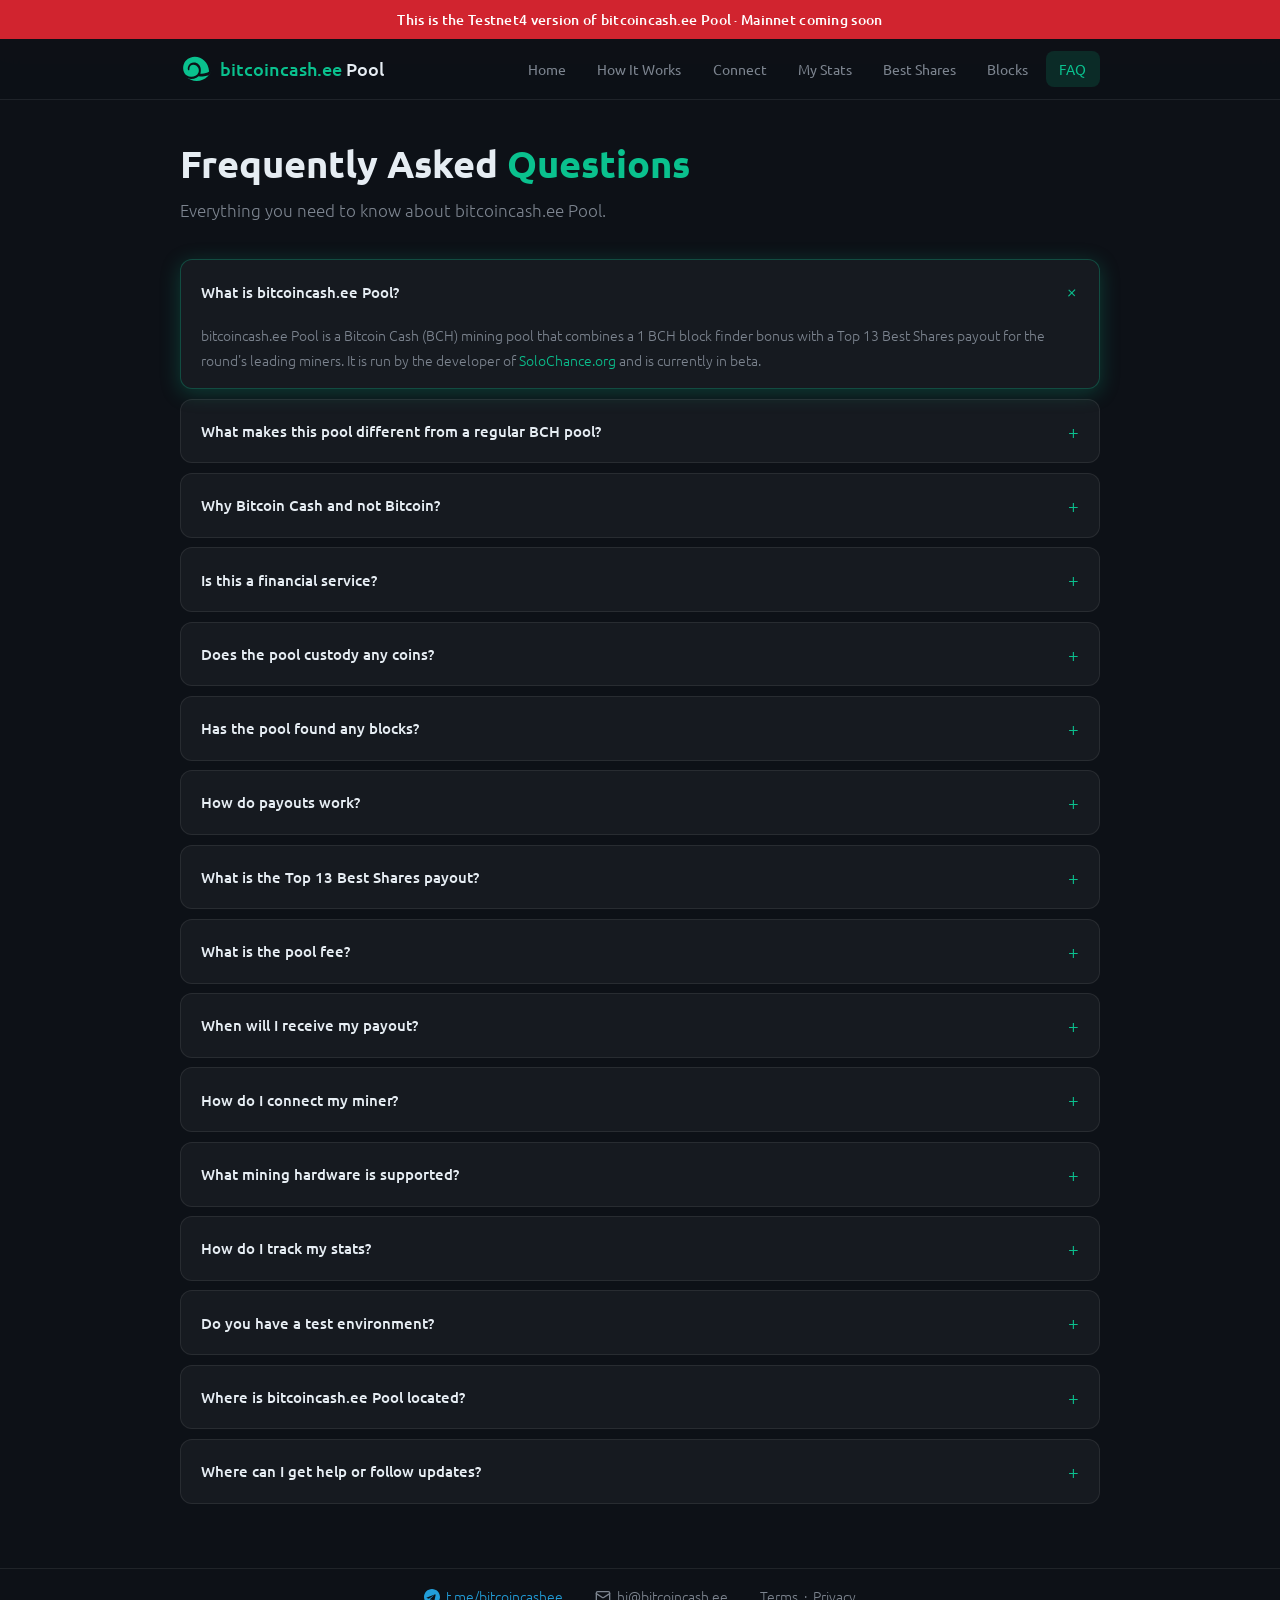
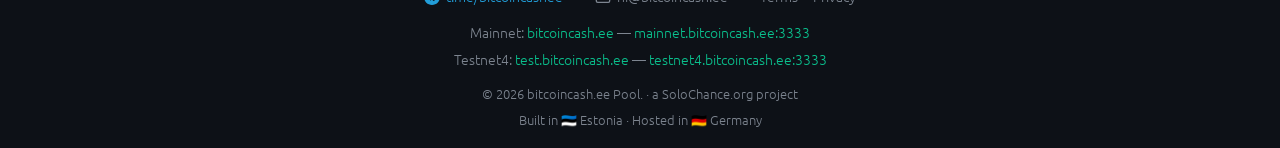
==== faq.html @ 402a3508 "Add sortable Hashrate/Best Share columns to Best Shares table, dedupe FAQ leftovers Best Shares payo" ====
<!DOCTYPE html>
<html lang="en">
<head>
  <meta charset="UTF-8" />
  <meta name="viewport" content="width=device-width, initial-scale=1.0" />
  <title>FAQ — bitcoincash.ee Pool | Bitcoin Cash Mining Pool</title>
  <meta name="description" content="Frequently asked questions about bitcoincash.ee Pool — how payouts work, fees, hardware, the Top 13 Best Shares payout, and how to connect your miner." />
  <meta property="og:title" content="FAQ — bitcoincash.ee Pool" />
  <meta property="og:description" content="Everything you need to know about bitcoincash.ee Pool — payouts, fees, hardware support, and how to get started mining Bitcoin Cash." />
  <meta property="og:url" content="https://test.bitcoincash.ee/faq.html" />
  <meta property="og:type" content="website" />
  <meta property="og:site_name" content="bitcoincash.ee Pool" />
  <meta name="twitter:card" content="summary_large_image" />
  <meta name="twitter:title" content="FAQ — bitcoincash.ee Pool" />
  <meta name="twitter:description" content="Frequently asked questions about bitcoincash.ee Pool — how payouts work, fees, hardware, the Top 13 Best Shares payout, and how to connect your miner." />
  <link rel="canonical" href="https://test.bitcoincash.ee/faq.html" />
  <link rel="icon" type="image/x-icon" href="favicon.ico" />
  <link rel="icon" type="image/svg+xml" href="logo.svg" />
  <link rel="apple-touch-icon" href="apple-touch-icon.png" />
  <link rel="preconnect" href="https://fonts.googleapis.com" />
  <link rel="preconnect" href="https://fonts.gstatic.com" crossorigin />
  <link href="https://fonts.googleapis.com/css2?family=Ubuntu:wght@300;400;500;700&family=Ubuntu+Mono&display=swap" rel="stylesheet" />
  <link rel="stylesheet" href="style.css" />
</head>
<body>
<div class="site-topbar">
  <div class="testnet-banner" role="alert">This is the Testnet4 version of bitcoincash.ee Pool &middot; Mainnet coming soon</div>

  <header class="header">
    <div class="container header-inner">
      <a href="/" class="logo">
        <img src="logo.svg" alt="bitcoincash.ee Pool" class="logo-icon" />
        <span class="logo-text"><span class="accent">bitcoincash.ee</span> Pool</span>
      </a>
      <nav class="nav">
        <a href="/" class="nav-btn">Home</a>
        <a href="/how-it-works.html" class="nav-btn">How It Works</a>
        <a href="/#connect" class="nav-btn">Connect</a>
        <a href="/#mystats" class="nav-btn">My Stats</a>
        <a href="/#bestshares" class="nav-btn">Best Shares</a>
        <a href="/#blocks" class="nav-btn">Blocks</a>
        <a href="/faq.html" class="nav-btn active">FAQ</a>
      </nav>
    </div>
  </header>
  </div>

  <main class="container">

    <div class="hero">
      <h1>Frequently Asked <span class="accent">Questions</span></h1>
      <p class="hero-sub">Everything you need to know about bitcoincash.ee Pool.</p>
    </div>

    <div class="faq-list">

      <details class="faq-item" open>
        <summary>What is bitcoincash.ee Pool?</summary>
        <p>bitcoincash.ee Pool is a Bitcoin Cash (BCH) mining pool that combines a 1 BCH block finder bonus with a Top 13 Best Shares payout for the round's leading miners. It is run by the developer of <a href="https://solochance.org" target="_blank" rel="noopener">SoloChance.org</a> and is currently in beta.</p>
      </details>

      <details class="faq-item">
        <summary>What makes this pool different from a regular BCH pool?</summary>
        <p>Most mining pools fall into one of two camps: <strong>solo pools</strong>, where you chase the full block reward alone with no guarantees, or <strong>proportional pools</strong>, where rewards are shared steadily but there is nothing to get excited about.</p>
        <p>bitcoincash.ee Pool takes a different approach: each round, the <strong>13 highest-difficulty shares</strong> get paid — 1st place takes the largest cut, down through 13th. And on top of that, whoever finds the block walks away with an extra <strong>1 BCH bonus</strong> paid directly to them. Push a high enough share and you're on the board; find the block and you take home even more.</p>
      </details>

      <details class="faq-item">
        <summary>Why Bitcoin Cash and not Bitcoin?</summary>
        <p>From the beginning of <a href="https://solochance.org" target="_blank" rel="noopener">SoloChance.org</a>, the goal has always been to serve what is underserved — to find the gap the community hasn't filled yet. When SoloChance.org was being built, <a href="https://solochance.com" target="_blank" rel="noopener">SoloChance.com</a> had already been serving Bitcoin solo mining calculations for years. So the gap was Bitcoin Cash, and that's where SoloChance.org went.</p>
      </details>

      <details class="faq-item">
        <summary>Is this a financial service?</summary>
        <p>No — bitcoincash.ee Pool is mining pool software and a coinbase distribution service, not a financial service in any way. It does not accept deposits, hold balances, or manage funds on anyone's behalf. Both the finder bonus and each round's Best Shares payouts are placed directly as outputs in the block's own coinbase transaction by the pool software the moment a block is found — the pool itself is never a party to that transfer.</p>
      </details>

      <details class="faq-item">
        <summary>Does the pool custody any coins?</summary>
        <p>No, it does not custody any coins in any way. Payment is enforced by Bitcoin Cash's own consensus rules through the coinbase transaction, not by the pool operator — the pool software never holds, controls, or has the ability to move, withhold, or redirect any coins at any point.</p>
      </details>

      <details class="faq-item">
        <summary>Has the pool found any blocks?</summary>
        <p>Yes — the first block was found on August 9, 2026 at 23:18:42, as block #963375. See it and every block found since on the <a href="/#blocks">Blocks page</a>.</p>
      </details>

      <details class="faq-item">
        <summary>How do payouts work?</summary>
        <p>Every time a block is found, three things happen:</p>
        <ol class="faq-ol">
          <li><strong>2%</strong> of the full block reward (Block Reward + Tx Fees) goes to the pool fee.</li>
          <li><strong>1 BCH</strong> is then paid to the miner who found the block, directly in the block's coinbase.</li>
          <li>Whatever remains is split among the round's <strong>Top 13 Best Shares</strong> — the 13 highest-difficulty shares submitted since the last block: 1st gets 38.3%, 2nd 23.6%, 3rd 14.6%, and 4th–13th get 2.35% each.</li>
        </ol>
        <p>The block finder receives the 1 BCH bonus, plus — since a winning share is also the round's best share — their own 1st-place cut of the Top 13 payout, all in that same coinbase transaction. It's fully trustless — no pool-side ledger to trust, and no ongoing bookkeeping.</p>
      </details>

      <details class="faq-item">
        <summary>What is the Top 13 Best Shares payout?</summary>
        <p>Instead of paying every miner a small proportional amount, each round the pool ranks every share submitted since the last block by difficulty and pays out the 13 highest — 1st place gets 38.3% of the pot, 2nd 23.6%, 3rd 14.6%, and 4th through 13th get 2.35% each. One block found starts a new round; the next block found closes it and triggers the payout. Track the live standings on the <a href="/#bestshares">Best Shares page</a>.</p>
      </details>

      <details class="faq-item">
        <summary>What is the pool fee?</summary>
        <p>The pool fee is a flat <strong>2%</strong> of the full block reward (Block Reward + Tx Fees), taken before the 1 BCH finder bonus and the Top 13 Best Shares payout are calculated.</p>
      </details>

      <details class="faq-item">
        <summary>When will I receive my payout?</summary>
        <p>There's no separate "sending" step — both the 1 BCH finder bonus and your Best Shares payout are placed directly as outputs in that block's own coinbase transaction the moment it's found. Coinbase outputs are spendable after 100 confirmations (~16.5 hours), per standard Bitcoin rules, and there's no ongoing bookkeeping to wait on.</p>
      </details>

      <details class="faq-item">
        <summary>How do I connect my miner?</summary>
        <p>Point your miner at <code>testnet4.bitcoincash.ee:3333</code>. Use your BCH address as the username, optionally followed by a worker name: <code>YOUR_BCH_ADDRESS.workername</code>. Password is <code>x</code>. See the <a href="/#connect">Connect page</a> for full examples including Bitaxe.</p>
      </details>

      <details class="faq-item">
        <summary>What mining hardware is supported?</summary>
        <p>Any SHA-256 mining hardware works — ASICs (Antminer, Whatsminer, Bitaxe, nerdQAxe, etc.) and CPU miners (cpuminer-opt). BCH uses the same SHA-256 algorithm as Bitcoin.</p>
      </details>

      <details class="faq-item">
        <summary>How do I track my stats?</summary>
        <p>Go to the <a href="/#mystats">My Stats</a> page and enter your BCH address. It will show your hashrate, shares, and last activity. Stats are only available once the pool node finishes syncing.</p>
      </details>

      <details class="faq-item">
        <summary>Do you have a test environment?</summary>
        <p>Yes — a Testnet4 version of the pool is always running, using the exact same pool software as production. The only difference is it's connected to a testnet4 node instead of mainnet. You can test mining against it at <a href="https://test.bitcoincash.ee" target="_blank" rel="noopener">test.bitcoincash.ee</a>, and view found test blocks at <a href="https://test.bitcoincash.ee/#blocks" target="_blank" rel="noopener">test.bitcoincash.ee/#blocks</a>.</p>
      </details>

      <details class="faq-item">
        <summary>Where is bitcoincash.ee Pool located?</summary>
        <p>The pool server runs in Frankfurt, Germany. Invoicing and domain purchases are handled through Estonia, thanks to the <a href="https://e-resident.gov.ee" target="_blank" rel="noopener">Estonian e-Residency</a> programme, which allows individuals to access EU digital services without being a resident. The operator lives somewhere else.</p>
      </details>

      <details class="faq-item">
        <summary>Where can I get help or follow updates?</summary>
        <p>Join our Telegram group: <a href="https://t.me/bitcoincashee" target="_blank" rel="noopener">t.me/bitcoincashee</a>, or email us at <a href="mailto:hi@bitcoincash.ee">hi@bitcoincash.ee</a>.</p>
      </details>

    </div>

  </main>

  <footer class="footer">
    <div class="container footer-inner">
      <a href="https://t.me/bitcoincashee" target="_blank" rel="noopener" class="tg-footer-link">
        <svg viewBox="0 0 24 24" fill="currentColor" width="16" height="16"><path d="M12 0C5.373 0 0 5.373 0 12s5.373 12 12 12 12-5.373 12-12S18.627 0 12 0zm5.562 8.248-1.97 9.289c-.145.658-.537.818-1.084.508l-3-2.21-1.447 1.394c-.16.16-.295.295-.605.295l.213-3.053 5.56-5.023c.242-.213-.054-.333-.373-.12L7.17 14.498l-2.95-.924c-.64-.204-.657-.64.136-.948l11.57-4.461c.537-.194 1.006.131.836.083z"/></svg>
        t.me/bitcoincashee
      </a>
      <a href="mailto:hi@bitcoincash.ee" class="email-footer-link">
        <svg viewBox="0 0 24 24" fill="none" stroke="currentColor" stroke-width="2" stroke-linecap="round" stroke-linejoin="round" width="16" height="16"><rect x="2" y="4" width="20" height="16" rx="2"/><path d="m22 7-8.97 5.7a1.94 1.94 0 0 1-2.06 0L2 7"/></svg>
        hi@bitcoincash.ee
      </a>
      <span class="muted">
        <a href="/terms.html" style="color:var(--muted);text-decoration:none;transition:color .2s" onmouseover="this.style.color='var(--accent)'" onmouseout="this.style.color='var(--muted)'">Terms</a>
        &nbsp;·&nbsp;
        <a href="/privacy.html" style="color:var(--muted);text-decoration:none;transition:color .2s" onmouseover="this.style.color='var(--accent)'" onmouseout="this.style.color='var(--muted)'">Privacy</a>
      </span>
    </div>
    <div class="container footer-networks">
      <div>Mainnet: <a href="https://bitcoincash.ee" target="_blank" rel="noopener" style="color:var(--accent);text-decoration:none">bitcoincash.ee</a> &mdash; <span class="accent">mainnet.bitcoincash.ee:3333</span></div>
      <div>Testnet4: <a href="/" style="color:var(--accent);text-decoration:none">test.bitcoincash.ee</a> &mdash; <span class="accent">testnet4.bitcoincash.ee:3333</span></div>
    </div>
    <div class="container footer-bottom">
      <div>&copy; 2026 bitcoincash.ee Pool. &middot; a <a href="https://solochance.org" target="_blank" rel="noopener" class="footer-solochance-link">SoloChance.org</a> project</div>
      <div>Built in 🇪🇪 Estonia &middot; Hosted in 🇩🇪 Germany</div>
    </div>
  </footer>

  <script type="application/ld+json">
  {
    "@context": "https://schema.org",
    "@type": "FAQPage",
    "@id": "https://test.bitcoincash.ee/faq.html#faqpage",
    "url": "https://test.bitcoincash.ee/faq.html",
    "name": "FAQ — bitcoincash.ee Pool",
    "mainEntity": [
      {
        "@type": "Question",
        "name": "What is bitcoincash.ee Pool?",
        "acceptedAnswer": {
          "@type": "Answer",
          "text": "bitcoincash.ee Pool is a Bitcoin Cash (BCH) mining pool that combines a 1 BCH block finder bonus with a Top 13 Best Shares payout for the round's leading miners. It is run by the developer of SoloChance.org and is currently in beta."
        }
      },
      {
        "@type": "Question",
        "name": "What makes this pool different from a regular BCH pool?",
        "acceptedAnswer": {
          "@type": "Answer",
          "text": "Most mining pools fall into one of two camps: solo pools, where you chase the full block reward alone with no guarantees, or proportional pools, where rewards are shared steadily but there is nothing to get excited about. bitcoincash.ee Pool takes a different approach: each round, the 13 highest-difficulty shares get paid \u2014 1st place takes the largest cut, down through 13th. And on top of that, whoever finds the block walks away with an extra 1 BCH bonus paid directly to them. Push a high enough share and you're on the board; find the block and you take home even more."
        }
      },
      {
        "@type": "Question",
        "name": "Why Bitcoin Cash and not Bitcoin?",
        "acceptedAnswer": {
          "@type": "Answer",
          "text": "From the beginning of SoloChance.org, the goal has always been to serve what is underserved \u2014 to find the gap the community hasn't filled yet. When SoloChance.org was being built, SoloChance.com had already been serving Bitcoin solo mining calculations for years. So the gap was Bitcoin Cash, and that's where SoloChance.org went."
        }
      },
      {
        "@type": "Question",
        "name": "Is this a financial service?",
        "acceptedAnswer": {
          "@type": "Answer",
          "text": "No \u2014 bitcoincash.ee Pool is mining pool software and a coinbase distribution service, not a financial service in any way. It does not accept deposits, hold balances, or manage funds on anyone's behalf. Both the finder bonus and each round's Best Shares payouts are placed directly as outputs in the block's own coinbase transaction by the pool software the moment a block is found \u2014 the pool itself is never a party to that transfer."
        }
      },
      {
        "@type": "Question",
        "name": "Does the pool custody any coins?",
        "acceptedAnswer": {
          "@type": "Answer",
          "text": "No, it does not custody any coins in any way. Payment is enforced by Bitcoin Cash's own consensus rules through the coinbase transaction, not by the pool operator \u2014 the pool software never holds, controls, or has the ability to move, withhold, or redirect any coins at any point."
        }
      },
      {
        "@type": "Question",
        "name": "Has the pool found any blocks?",
        "acceptedAnswer": {
          "@type": "Answer",
          "text": "Yes \u2014 the first block was found on August 9, 2026 at 23:18:42, as block #963375. See it and every block found since on the Blocks page."
        }
      },
      {
        "@type": "Question",
        "name": "How do payouts work?",
        "acceptedAnswer": {
          "@type": "Answer",
          "text": "Every time a block is found, three things happen: 2% of the full block reward (Block Reward + Tx Fees) goes to the pool fee; 1 BCH is then paid to the miner who found the block, directly in the block's coinbase; whatever remains is split among the round's Top 13 Best Shares \u2014 the 13 highest-difficulty shares submitted since the last block: 1st gets 38.3%, 2nd 23.6%, 3rd 14.6%, and 4th\u201313th get 2.35% each. The block finder receives the 1 BCH bonus, plus \u2014 since a winning share is also the round's best share \u2014 their own 1st-place cut of the Top 13 payout, all in that same coinbase transaction. It's fully trustless \u2014 no pool-side ledger to trust, and no ongoing bookkeeping."
        }
      },
      {
        "@type": "Question",
        "name": "What is the Top 13 Best Shares payout?",
        "acceptedAnswer": {
          "@type": "Answer",
          "text": "Instead of paying every miner a small proportional amount, each round the pool ranks every share submitted since the last block by difficulty and pays out the 13 highest \u2014 1st place gets 38.3% of the pot, 2nd 23.6%, 3rd 14.6%, and 4th through 13th get 2.35% each. One block found starts a new round; the next block found closes it and triggers the payout."
        }
      },
      {
        "@type": "Question",
        "name": "What is the pool fee?",
        "acceptedAnswer": {
          "@type": "Answer",
          "text": "The pool fee is a flat 2% of the full block reward (Block Reward + Tx Fees), taken before the 1 BCH finder bonus and the Top 13 Best Shares payout are calculated."
        }
      },
      {
        "@type": "Question",
        "name": "When will I receive my payout?",
        "acceptedAnswer": {
          "@type": "Answer",
          "text": "There's no separate \"sending\" step \u2014 both the 1 BCH finder bonus and your Best Shares payout are placed directly as outputs in that block's own coinbase transaction the moment it's found. Coinbase outputs are spendable after 100 confirmations (~16.5 hours), per standard Bitcoin rules, and there's no ongoing bookkeeping to wait on."
        }
      },
      {
        "@type": "Question",
        "name": "How do I connect my miner?",
        "acceptedAnswer": {
          "@type": "Answer",
          "text": "Point your miner at testnet4.bitcoincash.ee:3333. Use your BCH address as the username, optionally followed by a worker name: YOUR_BCH_ADDRESS.workername. Password is x. See the Connect page for full examples including Bitaxe."
        }
      },
      {
        "@type": "Question",
        "name": "What mining hardware is supported?",
        "acceptedAnswer": {
          "@type": "Answer",
          "text": "Any SHA-256 mining hardware works \u2014 ASICs (Antminer, Whatsminer, Bitaxe, nerdQAxe, etc.) and CPU miners (cpuminer-opt). BCH uses the same SHA-256 algorithm as Bitcoin."
        }
      },
      {
        "@type": "Question",
        "name": "How do I track my stats?",
        "acceptedAnswer": {
          "@type": "Answer",
          "text": "Go to the My Stats page and enter your BCH address. It will show your hashrate, shares, and last activity. Stats are only available once the pool node finishes syncing."
        }
      },
      {
        "@type": "Question",
        "name": "Do you have a test environment?",
        "acceptedAnswer": {
          "@type": "Answer",
          "text": "Yes \u2014 a Testnet4 version of the pool is always running, using the exact same pool software as production. The only difference is it's connected to a testnet4 node instead of mainnet. You can test mining against it at test.bitcoincash.ee, and view found test blocks at test.bitcoincash.ee/#blocks."
        }
      },
      {
        "@type": "Question",
        "name": "Where is bitcoincash.ee Pool located?",
        "acceptedAnswer": {
          "@type": "Answer",
          "text": "The pool server runs in Frankfurt, Germany. Invoicing and domain purchases are handled through Estonia, thanks to the Estonian e-Residency programme, which allows individuals to access EU digital services without being a resident. The operator lives somewhere else."
        }
      },
      {
        "@type": "Question",
        "name": "Where can I get help or follow updates?",
        "acceptedAnswer": {
          "@type": "Answer",
          "text": "Join our Telegram group: t.me/bitcoincashee, or email us at hi@bitcoincash.ee."
        }
      }
    ]
  }
  </script>
</body>
</html>
---- style.css ----
/* ===========================
   bitcoincash.ee Pool — Styles
   =========================== */

:root {
  --bg:          #0d1117;
  --bg-card:     rgba(255, 255, 255, 0.04);
  --bg-card-hover: rgba(255, 255, 255, 0.07);
  --border:      rgba(255, 255, 255, 0.08);
  --accent:      #0AC18E;
  --accent-dim:  rgba(10, 193, 142, 0.15);
  --accent-glow: rgba(10, 193, 142, 0.25);
  --text:        #e6edf3;
  --muted:       #7d8590;
  --yellow:      #f0b429;
  --yellow-bg:   rgba(240, 180, 41, 0.15);
  --block:       #58a6ff;
  --radius:      12px;
  --radius-sm:   8px;
  --blur:        blur(12px);
}

*, *::before, *::after { box-sizing: border-box; margin: 0; padding: 0; }

html { scroll-behavior: smooth; }

body {
  background: var(--bg);
  color: var(--text);
  font-family: 'Ubuntu', sans-serif;
  font-weight: 300;
  font-size: 16px;
  line-height: 1.6;
  min-height: 100vh;
  display: flex;
  flex-direction: column;
}

/* ── Layout ── */

.container {
  max-width: 960px;
  margin: 0 auto;
  padding: 0 1.25rem;
  width: 100%;
}

main.container {
  flex: 1;
  padding-top: 2rem;
  padding-bottom: 4rem;
}

/* ── Testnet banner ── */

.testnet-banner {
  background: #d1242f;
  color: #fff;
  text-align: center;
  font-weight: 500;
  font-size: .9rem;
  padding: .5rem 1rem;
  letter-spacing: .02em;
}

.testnet-banner a {
  color: #fff;
  text-decoration: underline;
}
.testnet-banner a:hover {
  opacity: .8;
}

/* ── Header ── */

.site-topbar {
  position: sticky;
  top: 0;
  z-index: 100;
}

.header {
  background: rgba(13, 17, 23, 0.85);
  backdrop-filter: var(--blur);
  -webkit-backdrop-filter: var(--blur);
  border-bottom: 1px solid var(--border);
}

.header-inner {
  display: flex;
  align-items: center;
  justify-content: space-between;
  height: 60px;
  gap: 1rem;
}

.logo {
  display: flex;
  align-items: center;
  gap: .5rem;
  font-size: 1.1rem;
  font-weight: 500;
  white-space: nowrap;
  user-select: none;
  text-decoration: none;
  color: var(--text);
}

.logo-icon { height: 32px; width: 32px; object-fit: contain; }

.nav {
  display: flex;
  gap: .25rem;
  flex-wrap: wrap;
}

.nav-btn {
  background: transparent;
  border: none;
  color: var(--muted);
  font-family: 'Ubuntu', sans-serif;
  font-size: .9rem;
  font-weight: 400;
  padding: .4rem .85rem;
  border-radius: var(--radius-sm);
  cursor: pointer;
  text-decoration: none;
  transition: color .2s, background .2s;
}

.nav-btn:hover { color: var(--text); background: var(--bg-card); }
.nav-btn.active { color: var(--accent); background: var(--accent-dim); }

/* ── Sections ── */

.section { display: none; }
.section.active { display: block; }

/* ── Hero ── */

.hero {
  margin-bottom: 2.25rem;
  padding-top: .5rem;
}

.hero-inner {
  display: flex;
  align-items: center;
  gap: 1.75rem;
}

.hero-bch-logo {
  width: 96px;
  height: 96px;
  flex-shrink: 0;
  border-radius: 50%;
  box-shadow: 0 0 32px rgba(10, 193, 142, 0.3);
}

.hero h1 {
  font-size: clamp(1.6rem, 4vw, 2.4rem);
  font-weight: 700;
  line-height: 1.2;
  margin-bottom: .65rem;
}

.brand-fold {
  position: relative;
  display: inline-block;
  overflow: hidden;
  vertical-align: bottom;
  width: 9.7em;
  transition: width .6s cubic-bezier(.4, 0, .2, 1);
}

.brand-fold:hover { width: 16.5em; }

.brand-slot {
  display: block;
  white-space: nowrap;
  opacity: 1;
  transition: opacity .35s ease;
}

.brand-long {
  position: absolute;
  left: 0;
  top: 0;
  opacity: 0;
}

.brand-fold:hover .brand-short { opacity: 0; }
.brand-fold:hover .brand-long { opacity: 1; }

.hero-sub {
  color: var(--muted);
  font-size: 1.05rem;
  max-width: 580px;
}

.byline {
  display: inline-flex;
  flex-direction: column;
  align-items: flex-start;
  gap: .2rem;
  font-size: .8rem;
  font-weight: 500;
  text-transform: uppercase;
  letter-spacing: .08em;
  color: #7c74f0;
  background: rgba(79, 70, 229, 0.12);
  border: 1px solid rgba(79, 70, 229, 0.25);
  border-radius: 12px;
  padding: .5rem .85rem;
  margin-bottom: .9rem;
}

.byline-part { white-space: normal; }
.byline-sep  { display: none; }

.byline-link {
  color: #a5a0f5;
  text-decoration: none;
  font-weight: 600;
  transition: color .2s;
}

.byline-link:hover { color: #fff; }

@media (max-width: 480px) {
  .hero-inner { flex-direction: column; align-items: flex-start; gap: 1rem; }
  .hero-bch-logo { width: 72px; height: 72px; }
}

.accent { color: var(--accent); }

/* ── Section title ── */

.section-title {
  font-size: .8rem;
  font-weight: 500;
  text-transform: uppercase;
  letter-spacing: .08em;
  color: var(--muted);
  margin-bottom: 1rem;
  margin-top: 0;
}

.section-title-gold { color: var(--yellow); }

/* ── Cards ── */

.card {
  background: var(--bg-card);
  border: 1px solid var(--border);
  border-radius: var(--radius);
  padding: 1.25rem 1.5rem;
  backdrop-filter: var(--blur);
  -webkit-backdrop-filter: var(--blur);
  transition: transform .2s ease, box-shadow .2s ease, background .2s ease;
}

.card:hover {
  transform: translateY(-3px);
  box-shadow: 0 8px 32px var(--accent-glow);
  background: var(--bg-card-hover);
}

.card-grid {
  display: grid;
  grid-template-columns: repeat(auto-fill, minmax(160px, 1fr));
  gap: 1rem;
}

#bch-grid {
  grid-template-columns: repeat(2, minmax(0, 1fr));
}

#stats-grid {
  grid-template-columns: repeat(3, minmax(0, 1fr));
}

#chances-grid {
  grid-template-columns: repeat(4, minmax(0, 1fr));
}

#user-stats-grid,
#user-chance-grid {
  grid-template-columns: repeat(3, minmax(0, 1fr));
}

#user-payout-grid {
  grid-template-columns: repeat(2, minmax(0, 1fr));
}

.card-grid.three-col {
  grid-template-columns: repeat(auto-fill, minmax(240px, 1fr));
}

.card-grid.two-col {
  grid-template-columns: repeat(2, minmax(0, 1fr));
}

/* ── Stat Cards ── */

.stat-card {
  text-align: center;
  padding: 1.5rem 1rem;
}

.stat-label {
  font-size: .8rem;
  color: var(--muted);
  text-transform: uppercase;
  letter-spacing: .06em;
  margin-bottom: .4rem;
}

.stat-value {
  font-size: 1.8rem;
  font-weight: 700;
  color: var(--accent);
  line-height: 1.1;
}

.stat-value.skeleton { color: var(--border); }

.stat-change {
  font-size: .82rem;
  font-weight: 500;
  margin-top: .3rem;
}

/* ── Info Cards ── */

.info-card { padding: 1.5rem; }

.info-icon {
  font-size: 1.8rem;
  margin-bottom: .75rem;
}

.info-title {
  font-size: 1rem;
  font-weight: 500;
  margin-bottom: .4rem;
}

.info-desc {
  color: var(--muted);
  font-size: .9rem;
}


.payout-order {
  margin-top: .65rem;
  padding-left: 1.1rem;
  display: flex;
  flex-direction: column;
  gap: .45rem;
  font-size: .85rem;
}

.payout-order li { line-height: 1.4; }

.payout-amount {
  color: var(--accent);
  font-weight: 500;
}

/* The parenthetical USD amount following a BCH figure — muted and slightly
   smaller than the number it follows, same treatment as solo100.org's
   .usd-val. */
.usd-val {
  color: var(--muted);
  font-size: .82em;
  font-weight: 400;
}

.formula {
  margin-top: .7rem;
  font-family: 'Ubuntu Mono', monospace;
  font-size: .82rem;
  color: var(--accent);
  background: var(--accent-dim);
  border: 1px solid rgba(10,193,142,.2);
  border-radius: var(--radius-sm);
  padding: .4rem .75rem;
  display: inline-block;
  line-height: 1.8;
}

.formula sup, .formula sub {
  font-size: .75em;
}

/* ── Connect Card ── */

.connect-card { display: flex; flex-direction: column; gap: .75rem; }

.connect-row {
  display: flex;
  align-items: center;
  gap: 1rem;
  flex-wrap: wrap;
}

.connect-label {
  min-width: 90px;
  font-size: .85rem;
  color: var(--muted);
  text-transform: uppercase;
  letter-spacing: .05em;
}

code.connect-value {
  font-family: 'Ubuntu Mono', 'Fira Mono', monospace;
  font-size: .95rem;
  color: var(--accent);
  background: var(--accent-dim);
  padding: .2rem .6rem;
  border-radius: var(--radius-sm);
  word-break: break-all;
}

/* ── Config tabs + block ── */

.config-tabs {
  display: flex;
  gap: .375rem;
  margin-bottom: 1rem;
  flex-wrap: wrap;
}

.tab-btn {
  background: transparent;
  border: 1px solid var(--border);
  color: var(--muted);
  font-family: 'Ubuntu', sans-serif;
  font-size: .8rem;
  padding: .3rem .8rem;
  border-radius: var(--radius-sm);
  cursor: pointer;
  transition: color .2s, background .2s, border-color .2s;
}

.tab-btn:hover { color: var(--text); border-color: var(--accent); }
.tab-btn.active {
  color: var(--accent);
  background: var(--accent-dim);
  border-color: var(--accent);
}

.config-block {
  display: none;
  background: rgba(0,0,0,.35);
  border: 1px solid var(--border);
  border-radius: var(--radius-sm);
  padding: 1rem 1.25rem;
  overflow-x: auto;
  font-family: 'Ubuntu Mono', 'Fira Mono', 'Courier New', monospace;
  font-size: .875rem;
  color: var(--text);
  line-height: 1.7;
  white-space: pre;
}

.config-block.active { display: block; }

/* ── Bitaxe UI mockup ── */

.bitaxe-ui {
  display: none;
  background: #1e1e2e;
  border: 1px solid #2d2d44;
  border-radius: 10px;
  padding: 0 !important;
  overflow: hidden;
  font-family: 'Ubuntu', sans-serif;
  width: 100%;
  white-space: normal;
}

.bitaxe-header {
  display: flex;
  align-items: center;
  gap: .6rem;
  background: #16162a;
  padding: .75rem 1.1rem;
  font-size: .95rem;
  font-weight: 500;
  color: #e2e2f0;
  border-bottom: 1px solid #2d2d44;
}

.bitaxe-logo { font-size: 1.1rem; color: #F7931A; }

.bitaxe-ui.active { display: block; }


.bitaxe-form {
  padding: 1rem 1.1rem;
  display: flex;
  flex-direction: column;
  gap: .75rem;
}

.bitaxe-field {
  display: flex;
  flex-direction: column;
  gap: .3rem;
}

.bitaxe-field label {
  font-size: .78rem;
  color: #9090b0;
  font-weight: 500;
  text-transform: uppercase;
  letter-spacing: .05em;
}

.bitaxe-field input {
  background: #13131f;
  border: 1px solid #2d2d44;
  border-radius: 6px;
  color: #e2e2f0;
  font-family: 'Ubuntu Mono', monospace;
  font-size: .88rem;
  padding: .55rem .8rem;
  outline: none;
  width: 100%;
}

.bitaxe-field input:focus { border-color: #F7931A; }



/* ── Avalon UI mockup ── */

.avalon-ui {
  display: none;
  background: #1a1a1a;
  border: 1px solid #333;
  border-radius: 10px;
  padding: 0 !important;
  overflow: hidden;
  font-family: 'Ubuntu', sans-serif;
  width: 100%;
  white-space: normal;
}

.avalon-ui.active { display: block; }

.avalon-header {
  display: flex;
  align-items: center;
  gap: .6rem;
  background: #111;
  padding: .75rem 1.1rem;
  font-size: .95rem;
  font-weight: 500;
  color: #e0e0e0;
  border-bottom: 1px solid #333;
}

.avalon-logo { font-size: 1.1rem; color: #FF6B00; }

.avalon-form {
  padding: 1rem 1.1rem;
  display: flex;
  flex-direction: column;
  gap: .75rem;
}

.avalon-field {
  display: flex;
  flex-direction: column;
  gap: .3rem;
}

.avalon-field label {
  font-size: .78rem;
  color: #888;
  font-weight: 500;
  text-transform: uppercase;
  letter-spacing: .05em;
}

.avalon-field input {
  background: #0d0d0d;
  border: 1px solid #333;
  border-radius: 6px;
  color: #e0e0e0;
  font-family: 'Ubuntu Mono', monospace;
  font-size: .88rem;
  padding: .55rem .8rem;
  outline: none;
  width: 100%;
}

.avalon-field input:focus { border-color: #FF6B00; }

/* ── NiceHash UI ── */

.nicehash-ui {
  display: none;
  background: #1a1a1e;
  border: 1px solid #333;
  border-radius: 10px;
  padding: 0 !important;
  overflow: hidden;
  font-family: 'Ubuntu', sans-serif;
  width: 100%;
  white-space: normal;
}

.nicehash-ui.active { display: block; }

.nicehash-header {
  display: flex;
  align-items: center;
  gap: .6rem;
  background: #111114;
  padding: .75rem 1.1rem;
  font-size: .95rem;
  font-weight: 500;
  color: #e0e0e0;
  border-bottom: 1px solid #333;
}

.nicehash-logo { font-size: 1.1rem; color: #f5a623; }

.nicehash-form {
  padding: 1rem 1.1rem;
  display: flex;
  flex-direction: column;
  gap: .75rem;
}

.nicehash-field {
  display: flex;
  flex-direction: column;
  gap: .3rem;
}

.nicehash-field label {
  font-size: .78rem;
  color: #888;
  font-weight: 500;
  font-style: italic;
}

.nicehash-field input,
.nicehash-field select {
  background: #0d0d0f;
  border: 1px solid #333;
  border-radius: 6px;
  color: #e0e0e0;
  font-family: 'Ubuntu Mono', monospace;
  font-size: .88rem;
  padding: .55rem .8rem;
  outline: none;
  width: 100%;
  -webkit-appearance: none;
}

.nicehash-field input:focus,
.nicehash-field select:focus { border-color: #f5a623; }

.nicehash-row {
  display: flex;
  gap: .75rem;
}

.nicehash-row .nicehash-field:first-child { flex: 2; }
.nicehash-row .nicehash-field:last-child { flex: 1; }

.nicehash-note {
  font-size: .72rem;
  color: #666;
  margin-top: -.2rem;
}

/* ── Braiins Config UI ── */

.braiins-ui {
  display: none;
  background: #1a1a1e;
  border: 1px solid #333;
  border-radius: 10px;
  padding: 0 !important;
  overflow: hidden;
  font-family: 'Ubuntu', sans-serif;
  width: 100%;
  white-space: normal;
}

.braiins-ui.active { display: block; }

.braiins-header {
  display: flex;
  align-items: center;
  gap: .6rem;
  background: #111114;
  padding: .75rem 1.1rem;
  font-size: .95rem;
  font-weight: 500;
  color: #e0e0e0;
  border-bottom: 1px solid #333;
}

.braiins-logo { font-size: 1.1rem; color: #8a6bf0; }

.braiins-form {
  padding: 1rem 1.1rem;
  display: flex;
  flex-direction: column;
  gap: .75rem;
}

.braiins-field {
  display: flex;
  flex-direction: column;
  gap: .3rem;
}

.braiins-field label {
  font-size: .78rem;
  color: #888;
  font-weight: 500;
  font-style: italic;
}

.braiins-field input {
  background: #0d0d0f;
  border: 1px solid #333;
  border-radius: 6px;
  color: #e0e0e0;
  font-family: 'Ubuntu Mono', monospace;
  font-size: .88rem;
  padding: .55rem .8rem;
  outline: none;
  width: 100%;
}

.braiins-field input:focus { border-color: #8a6bf0; }

/* ── Lookup Card ── */

.lookup-card { margin-bottom: 1.5rem; }

.lookup-row {
  display: flex;
  gap: .75rem;
  flex-wrap: wrap;
}

.address-input {
  flex: 1;
  min-width: 0;
  background: rgba(0,0,0,.35);
  border: 1px solid var(--border);
  border-radius: var(--radius-sm);
  color: var(--text);
  font-family: 'Ubuntu Mono', 'Fira Mono', monospace;
  font-size: .9rem;
  padding: .65rem 1rem;
  outline: none;
  transition: border-color .2s, box-shadow .2s;
}

.address-input::placeholder { color: var(--muted); opacity: .6; }

.address-input:focus {
  border-color: var(--accent);
  box-shadow: 0 0 0 3px var(--accent-glow);
}

.input-hint {
  margin-top: .6rem;
  font-size: .82rem;
  color: var(--muted);
  overflow-wrap: break-word;
  word-break: break-all;
}

/* ── Buttons ── */

.btn-primary {
  background: var(--accent);
  color: #000;
  border: none;
  font-family: 'Ubuntu', sans-serif;
  font-size: .9rem;
  font-weight: 500;
  padding: .65rem 1.4rem;
  border-radius: var(--radius-sm);
  cursor: pointer;
  white-space: nowrap;
  transition: opacity .2s, transform .15s;
}

.btn-primary:hover { opacity: .88; transform: translateY(-1px); }
.btn-primary:active { transform: translateY(0); }


/* ── Warming up banner ── */

.warming-banner {
  display: flex;
  align-items: flex-start;
  gap: 1rem;
  background: rgba(10,193,142,.07);
  border: 1px solid rgba(10,193,142,.2);
  border-radius: var(--radius);
  padding: 1.1rem 1.4rem;
  margin-bottom: 1.5rem;
}

.warming-banner.hidden { display: none; }

.warming-icon { font-size: 1.4rem; line-height: 1; }

.warming-banner strong { font-weight: 500; color: var(--accent); }

.warming-banner p {
  color: var(--muted);
  font-size: .9rem;
  margin-top: .2rem;
}

/* ── Block rows ── */

/* Named-area grid instead of two wrapping flex columns, so the mobile
   breakpoint below can rearrange the same elements (status pill next to
   the height) without a different DOM structure per breakpoint — with
   the old flex layout, the status pill lived in a second flex column
   that wrapped as a whole block below the first once it ran out of
   room, landing well below "Block #N" instead of next to it. */
.block-row {
  display: grid;
  grid-template-columns: 1fr auto;
  grid-template-areas:
    "height status"
    "hash   when"
    "finder finder";
  column-gap: 1rem;
  row-gap: .3rem;
  padding: 1rem 1.5rem;
  background: var(--bg-card);
  border: 1px solid var(--border);
  border-radius: var(--radius);
  margin-bottom: .75rem;
  transition: transform .2s, box-shadow .2s, background .2s;
  text-decoration: none;
  color: inherit;
}

.block-row:hover {
  transform: translateY(-2px);
  box-shadow: 0 6px 24px var(--accent-glow);
  background: var(--bg-card-hover);
}

.block-row > * {
  min-width: 0;
}

.block-height {
  grid-area: height;
  align-self: center;
  font-size: 1rem;
  font-weight: 500;
  color: var(--accent);
}

.block-hash {
  grid-area: hash;
  font-family: 'Ubuntu Mono', monospace;
  font-size: .78rem;
  color: var(--muted);
  word-break: break-all;
}

.block-meta {
  font-size: .82rem;
  color: var(--muted);
  overflow-wrap: anywhere;
}

.block-when { grid-area: when; justify-self: end; align-self: center; }
.block-finder { grid-area: finder; }

.block-status {
  grid-area: status;
  justify-self: end;
  align-self: center;
  display: inline-block;
  font-size: .72rem;
  font-weight: 500;
  text-transform: uppercase;
  letter-spacing: .03em;
  padding: .15rem .55rem;
  border-radius: 999px;
  background: var(--yellow-bg);
  color: var(--yellow);
  white-space: nowrap;
}

.block-status.confirmed {
  background: var(--accent-dim);
  color: var(--accent);
}

.blocks-pagination {
  display: flex;
  align-items: center;
  justify-content: center;
  gap: 1rem;
  margin-top: 1.5rem;
}

.page-btn {
  background: transparent;
  border: 1px solid var(--border);
  color: var(--text);
  font-family: 'Ubuntu', sans-serif;
  font-size: .85rem;
  padding: .45rem 1rem;
  border-radius: var(--radius-sm);
  cursor: pointer;
  transition: color .2s, border-color .2s;
}
.page-btn:hover:not(:disabled) { color: var(--accent); border-color: var(--accent); }
.page-btn:disabled { opacity: .35; cursor: default; }

.page-info { color: var(--muted); font-size: .85rem; }

/* ── Pool chart ── */

.chart-card {
  margin-bottom: 2rem;
}

.chart-card:hover {
  transform: none;
  box-shadow: none;
  background: var(--bg-card);
}

.chart-header {
  display: flex;
  align-items: baseline;
  justify-content: space-between;
  flex-wrap: wrap;
  gap: .5rem;
  margin-bottom: .75rem;
}

.chart-title {
  font-size: .95rem;
  font-weight: 500;
  color: var(--text);
}

.chart-window {
  font-size: .78rem;
  font-weight: 400;
  color: var(--muted);
}

.chart-legend {
  display: flex;
  align-items: center;
  gap: 1rem;
  font-size: .78rem;
  color: var(--muted);
}

.legend-item {
  display: inline-flex;
  align-items: center;
  gap: .35rem;
}

.legend-swatch {
  width: .6rem;
  height: .6rem;
  border-radius: 2px;
  display: inline-block;
}

.legend-hashrate { background: var(--accent); }
.legend-workers  { background: var(--yellow); }
.legend-blocks   { background: var(--block); border-radius: 50%; }

.chart-wrap {
  position: relative;
  height: 220px;
}

.chart-message {
  position: absolute;
  inset: 0;
  display: flex;
  align-items: center;
  justify-content: center;
  color: var(--muted);
  font-size: .85rem;
  text-align: center;
  padding: 0 1rem;
}

.chart-svg {
  width: 100%;
  height: 100%;
  overflow: visible;
  cursor: crosshair;
}

.chart-svg .grid-line   { stroke: var(--border); stroke-width: 1; }
.chart-svg .axis-label  { fill: var(--muted); font-size: 9px; font-family: 'Ubuntu', sans-serif; }
.chart-svg .hashrate-area { fill: var(--accent-dim); }
.chart-svg .hashrate-line { fill: none; stroke: var(--accent); stroke-width: 2; stroke-linejoin: round; stroke-linecap: round; }
.chart-svg .workers-line  { fill: none; stroke: var(--yellow); stroke-width: 1.5; stroke-dasharray: 4 3; stroke-linejoin: round; stroke-linecap: round; }
.chart-svg .hashrate-area { stroke-linejoin: round; }
.chart-svg .crosshair     { stroke: var(--border); stroke-width: 1; }
.chart-svg .block-line    { stroke: var(--block); stroke-opacity: .3; stroke-width: 1; }
.chart-svg .block-dot     { fill: var(--block); stroke: var(--bg); stroke-width: 1; cursor: pointer; }
.chart-svg .block-dot.unconfirmed { fill: var(--bg); stroke: var(--block); stroke-width: 1.5; }
.chart-svg .block-label   { fill: var(--block); font-size: 8px; font-family: 'Ubuntu', sans-serif; }
.chart-svg .dot-hashrate  { fill: var(--accent); }
.chart-svg .dot-workers   { fill: var(--yellow); }

.chart-tooltip {
  position: absolute;
  top: 0;
  left: 0;
  pointer-events: none;
  background: #151b23;
  border: 1px solid var(--border);
  border-radius: var(--radius-sm);
  padding: .5rem .65rem;
  font-size: .78rem;
  line-height: 1.5;
  white-space: nowrap;
  transform: translate(-50%, -100%);
  z-index: 5;
}

.chart-tooltip .tooltip-time     { color: var(--muted); margin-bottom: .15rem; }
.chart-tooltip .tooltip-hashrate { color: var(--accent); }
.chart-tooltip .tooltip-workers  { color: var(--yellow); }

/* ── Utilities ── */

.hidden { display: none !important; }
.text-center { text-align: center; }
.muted { color: var(--muted); }

/* ── Telegram ── */

.tg-btn {
  display: inline-flex;
  align-items: center;
  gap: .5rem;
  margin-top: 1.1rem;
  background: #229ED9;
  color: #fff;
  text-decoration: none;
  font-size: .9rem;
  font-weight: 500;
  padding: .6rem 1.2rem;
  border-radius: var(--radius-sm);
  transition: opacity .2s, transform .15s;
}

.tg-btn:hover { opacity: .88; transform: translateY(-1px); }

.tg-footer-link {
  display: inline-flex;
  align-items: center;
  gap: .4rem;
  color: #229ED9;
  text-decoration: none;
  font-size: .85rem;
  transition: opacity .2s;
}

.tg-footer-link:hover { opacity: .75; }

.email-footer-link {
  display: inline-flex;
  align-items: center;
  gap: .4rem;
  color: var(--muted);
  text-decoration: none;
  font-size: .85rem;
  transition: color .2s;
}

.email-footer-link:hover { color: var(--accent); }

/* ── Disclaimer ── */

.disclaimer {
  display: flex;
  align-items: flex-start;
  gap: 1rem;
  background: rgba(240, 180, 41, 0.07);
  border: 1px solid rgba(240, 180, 41, 0.3);
  border-radius: var(--radius);
  padding: 1.1rem 1.4rem;
}

.disclaimer > div { min-width: 0; }

.disclaimer-icon { font-size: 1.3rem; line-height: 1; flex-shrink: 0; }

.disclaimer strong {
  font-weight: 500;
  color: var(--yellow);
  display: block;
  margin-bottom: .35rem;
}

.disclaimer p {
  color: var(--muted);
  font-size: .85rem;
  line-height: 1.6;
  margin: 0;
}

.disclaimer code {
  word-break: break-all;
  overflow-wrap: break-word;
}

/* ── Workers Table ── */

.workers-table {
  width: 100%;
  border-collapse: collapse;
  font-size: .85rem;
}

.workers-table th {
  text-align: left;
  color: var(--muted);
  font-weight: 500;
  text-transform: uppercase;
  letter-spacing: .05em;
  font-size: .75rem;
  padding: .5rem .75rem;
  border-bottom: 1px solid var(--border);
  white-space: nowrap;
}

.workers-table td {
  padding: .6rem .75rem;
  border-bottom: 1px solid var(--border);
  color: var(--text);
  white-space: nowrap;
}

.workers-table tr:last-child td { border-bottom: none; }

.workers-table td:first-child {
  font-family: 'Ubuntu Mono', monospace;
  color: var(--accent);
  max-width: 160px;
  overflow: hidden;
  text-overflow: ellipsis;
  white-space: nowrap;
}

.workers-table td:not(:first-child) {
  color: var(--muted);
  text-align: right;
}

.workers-table th:not(:first-child) { text-align: right; }

.bs-pending { color: var(--muted); opacity: .4; }

/* Natural (auto) table layout, same as .workers-table on My Stats: columns
   size to their content and the table can grow past the card's width, so
   the wrapping div's overflow-x:auto scrolls horizontally only when it
   actually needs to — and shows no scrollbar at all when everything fits. */
#bs-payouts-table tbody td:nth-child(2) {
  text-align: left;
}

/* No fixed width: .workers-table is width:100% under table-layout:auto, so
   letting this cell wrap (instead of white-space:nowrap) lets the browser's
   own column-sizing shrink the address down only as far as the other
   columns' fixed-width content forces it to — wrapping onto up to 3 lines
   is tried first, and the wrapping div's overflow-x:auto (see above) only
   kicks in as a last resort once even that isn't enough room. The
   max-height is a hard backstop: a table cell's display:table-cell can
   fight display:-webkit-box just enough to let a sliver of a 4th line
   through the clamp, which reads as the address being cut mid-character. */
.bs-address {
  cursor: pointer;
  display: -webkit-box;
  -webkit-line-clamp: 3;
  line-clamp: 3;
  -webkit-box-orient: vertical;
  overflow: hidden;
  white-space: normal;
  word-break: break-all;
  max-height: 4.8em; /* 3 lines at the site's 1.6 line-height */
  min-width: 17ch;
}
.bs-address:hover {
  color: var(--accent);
  text-decoration: underline;
}

.bs-payout-usd {
  font-size: .75rem;
  color: var(--muted);
  margin-top: .1rem;
}

/* The rank number never needs the worker-name ellipsis/max-width this
   cell inherits from .workers-table td:first-child — let it render in
   full even if the fixed column is tight on very narrow viewports. */
#bs-payouts-table tbody td:first-child {
  overflow: visible;
  text-overflow: clip;
  max-width: none;
}

#bs-payouts-card:hover {
  transform: none;
  box-shadow: none;
  background: var(--bg-card);
}

#bs-payouts-table tbody td {
  transition: background .15s;
}
#bs-payouts-table tbody tr:hover td {
  background: rgba(255, 255, 255, 0.04);
}

#bs-payouts-table .col-bs     { background: rgba(10, 193, 142, 0.025); }
#bs-payouts-table .col-payout { background: rgba(240, 180, 41, 0.025); }
#bs-payouts-table thead .col-bs     { border-top: 2px solid rgba(10, 193, 142, 0.18); }
#bs-payouts-table thead .col-payout { border-top: 2px solid rgba(240, 180, 41, 0.18); }

#bs-payouts-table thead .bs-sortable {
  cursor: pointer;
  user-select: none;
  white-space: nowrap;
}
#bs-payouts-table thead .bs-sortable:hover { color: var(--accent); }

/* Best Shares — cutoff divider between the last paid rank and the rest of
   the list, styled after solo100.org's "Best 100 Cutoff" row. */
.bs-cutoff-row td {
  padding: .55rem 1rem;
  background: linear-gradient(rgba(10, 193, 142, 0.10), rgba(10, 193, 142, 0.03));
  border-top: 2px solid var(--accent);
  border-bottom: 1px solid rgba(10, 193, 142, 0.35);
  box-shadow: inset 0 2px 12px rgba(10, 193, 142, 0.15);
}

.bs-cutoff-inner {
  display: flex;
  align-items: center;
  gap: 10px;
  font-size: .72rem;
  font-weight: 600;
  letter-spacing: .07em;
  text-transform: uppercase;
  color: var(--accent);
}

.bs-cutoff-line {
  flex: 1 1 0;
  height: 1px;
  background: rgba(10, 193, 142, 0.5);
  box-shadow: 0 0 4px rgba(10, 193, 142, 0.6);
}

.miner-active-icon {
  display: inline-block;
  transform-origin: 75% 75%;
  animation: miner-swing .65s ease-in-out infinite;
}
.miner-idle-icon {
  display: inline-block;
  opacity: .45;
}
@keyframes miner-swing {
  0%, 100% { transform: rotate(-28deg); }
  50%       { transform: rotate(12deg); }
}

/* ── Info tooltip ── */

.info-tip {
  position: relative;
  display: inline-flex;
  align-items: center;
  justify-content: center;
  width: 14px;
  height: 14px;
  margin-left: 5px;
  border-radius: 50%;
  border: 1px solid var(--muted);
  color: var(--muted);
  font-size: 9px;
  font-weight: 700;
  line-height: 1;
  cursor: default;
  vertical-align: middle;
  flex-shrink: 0;
}

.info-tip::after {
  content: attr(data-tip);
  position: absolute;
  bottom: calc(100% + 7px);
  left: 50%;
  transform: translateX(-50%);
  background: #1c2333;
  border: 1px solid rgba(255,255,255,.12);
  color: var(--text);
  font-size: 11px;
  font-weight: 400;
  line-height: 1.4;
  white-space: normal;
  width: max-content;
  max-width: 220px;
  padding: 5px 9px;
  border-radius: 5px;
  pointer-events: none;
  opacity: 0;
  transition: opacity .15s;
  z-index: 10;
}

.info-tip:hover::after { opacity: 1; }

/* ── FAQ ── */

.faq-list {
  display: flex;
  flex-direction: column;
  gap: .6rem;
}

.faq-item {
  background: var(--bg-card);
  border: 1px solid var(--border);
  border-radius: var(--radius);
  overflow: hidden;
  transition: border-color .2s, box-shadow .2s;
}

.faq-item[open] {
  border-color: rgba(10,193,142,.3);
  box-shadow: 0 4px 20px var(--accent-glow);
}

.faq-item summary {
  font-size: .95rem;
  font-weight: 500;
  color: var(--text);
  padding: 1rem 1.25rem;
  cursor: pointer;
  list-style: none;
  display: flex;
  justify-content: space-between;
  align-items: center;
  user-select: none;
}

.faq-item summary::-webkit-details-marker { display: none; }

.faq-item summary::after {
  content: '+';
  color: var(--accent);
  font-size: 1.2rem;
  font-weight: 300;
  transition: transform .2s;
  flex-shrink: 0;
}

.faq-item[open] summary::after {
  transform: rotate(45deg);
}

.faq-item p,
.faq-item ol,
.faq-item ul {
  padding: 0 1.25rem 1rem;
  color: var(--muted);
  font-size: .9rem;
  line-height: 1.7;
}

.faq-item p + p { padding-top: 0; margin-top: -.25rem; }

.faq-item a {
  color: var(--accent);
  text-decoration: none;
}
.faq-item a:hover { text-decoration: underline; }

.faq-item code {
  font-family: 'Ubuntu Mono', monospace;
  font-size: .85rem;
  color: var(--accent);
  background: var(--accent-dim);
  padding: .1rem .4rem;
  border-radius: 4px;
}

.faq-ol, .faq-ul {
  padding-left: 2.5rem !important;
}

.faq-ol li, .faq-ul li { margin-bottom: .3rem; }

.faq-link-btn {
  background: none;
  border: none;
  color: var(--accent);
  font-family: 'Ubuntu', sans-serif;
  font-size: .9rem;
  cursor: pointer;
  padding: 0;
  text-decoration: underline;
}

/* ── Footer ── */

.footer {
  border-top: 1px solid var(--border);
  padding: 1.1rem 0;
  font-size: .85rem;
  color: var(--muted);
}

.footer-inner {
  display: flex;
  align-items: center;
  justify-content: center;
  gap: 2rem;
  flex-wrap: wrap;
}

.footer-networks {
  display: flex;
  flex-direction: column;
  align-items: center;
  gap: .35rem;
  margin-top: .85rem;
  font-size: .85rem;
}

.footer-bottom {
  text-align: center;
  margin-top: .85rem;
  font-size: .8rem;
}

.footer-bottom > div + div {
  margin-top: .3rem;
}

.footer-solochance-link {
  color: var(--muted);
  text-decoration: none;
  transition: color .2s;
}

/* Matches solo100.org's own footer hover color (Bitcoin orange), not this
   site's green --accent, since it's a nod to that sister project's branding. */
.footer-solochance-link:hover {
  color: #F7931A;
}

/* ── Responsive ── */

@media (max-width: 780px) {
  #chances-grid {
    grid-template-columns: repeat(2, 1fr);
  }
}

@media (max-width: 600px) {
  .card-grid,
  .card-grid.three-col,
  .card-grid.two-col,
  #bch-grid,
  #stats-grid,
  #chances-grid,
  #user-stats-grid,
  #user-chance-grid,
  #user-payout-grid {
    grid-template-columns: 1fr;
  }

  .header-inner { flex-wrap: wrap; height: auto; padding: .6rem 1.25rem; }

  .hero h1 { font-size: 1.5rem; }

  .lookup-row { flex-direction: column; }
  .btn-primary { width: 100%; }

  .connect-row { flex-direction: column; gap: .25rem; }
  .connect-label { min-width: unset; }

  .chart-wrap { height: 170px; }

  .footer-inner { flex-direction: column; align-items: center; }

  .block-row {
    grid-template-columns: 1fr auto;
    grid-template-areas:
      "height status"
      "hash   hash"
      "when   when"
      "finder finder";
  }
  .block-when { justify-self: start; }
}
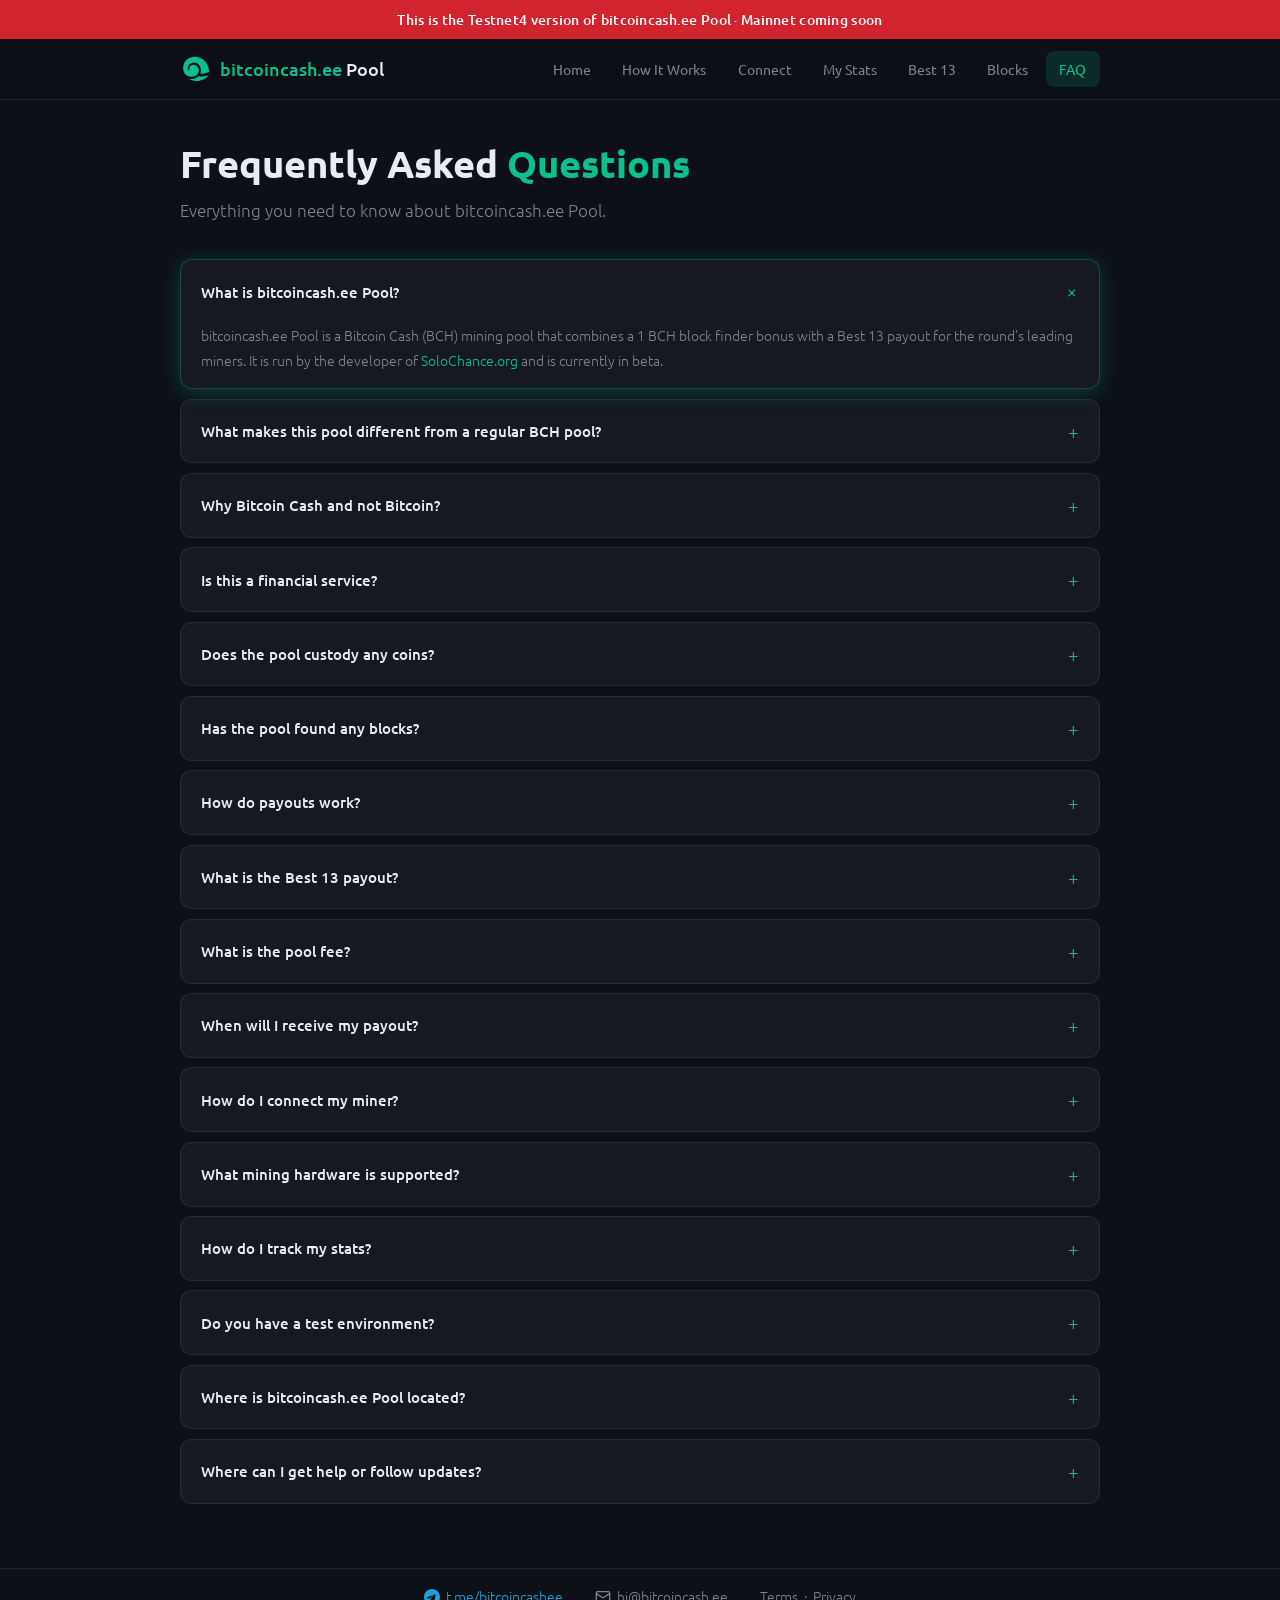
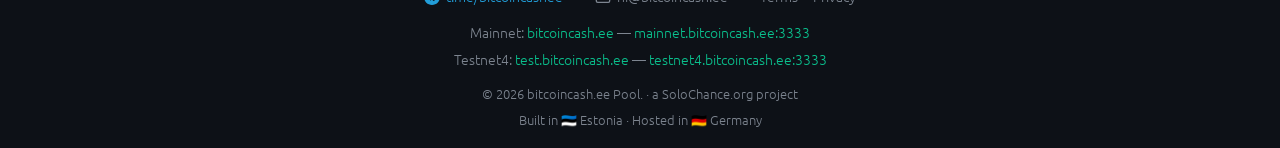
==== commit c572e07f: "Rebrand leaderboard as "Best 13", matching solo100.org's "Best 100" pattern Replaces "Best Shares" a" ====
--- a/faq.html
+++ b/faq.html
@@ -4,7 +4,7 @@
   <meta charset="UTF-8" />
   <meta name="viewport" content="width=device-width, initial-scale=1.0" />
   <title>FAQ — bitcoincash.ee Pool | Bitcoin Cash Mining Pool</title>
-  <meta name="description" content="Frequently asked questions about bitcoincash.ee Pool — how payouts work, fees, hardware, the Top 13 Best Shares payout, and how to connect your miner." />
+  <meta name="description" content="Frequently asked questions about bitcoincash.ee Pool — how payouts work, fees, hardware, the Best 13 payout, and how to connect your miner." />
   <meta property="og:title" content="FAQ — bitcoincash.ee Pool" />
   <meta property="og:description" content="Everything you need to know about bitcoincash.ee Pool — payouts, fees, hardware support, and how to get started mining Bitcoin Cash." />
   <meta property="og:url" content="https://test.bitcoincash.ee/faq.html" />
@@ -12,7 +12,7 @@
   <meta property="og:site_name" content="bitcoincash.ee Pool" />
   <meta name="twitter:card" content="summary_large_image" />
   <meta name="twitter:title" content="FAQ — bitcoincash.ee Pool" />
-  <meta name="twitter:description" content="Frequently asked questions about bitcoincash.ee Pool — how payouts work, fees, hardware, the Top 13 Best Shares payout, and how to connect your miner." />
+  <meta name="twitter:description" content="Frequently asked questions about bitcoincash.ee Pool — how payouts work, fees, hardware, the Best 13 payout, and how to connect your miner." />
   <link rel="canonical" href="https://test.bitcoincash.ee/faq.html" />
   <link rel="icon" type="image/x-icon" href="favicon.ico" />
   <link rel="icon" type="image/svg+xml" href="logo.svg" />
@@ -37,7 +37,7 @@
         <a href="/how-it-works.html" class="nav-btn">How It Works</a>
         <a href="/#connect" class="nav-btn">Connect</a>
         <a href="/#mystats" class="nav-btn">My Stats</a>
-        <a href="/#bestshares" class="nav-btn">Best Shares</a>
+        <a href="/#bestshares" class="nav-btn">Best 13</a>
         <a href="/#blocks" class="nav-btn">Blocks</a>
         <a href="/faq.html" class="nav-btn active">FAQ</a>
       </nav>
@@ -56,7 +56,7 @@
 
       <details class="faq-item" open>
         <summary>What is bitcoincash.ee Pool?</summary>
-        <p>bitcoincash.ee Pool is a Bitcoin Cash (BCH) mining pool that combines a 1 BCH block finder bonus with a Top 13 Best Shares payout for the round's leading miners. It is run by the developer of <a href="https://solochance.org" target="_blank" rel="noopener">SoloChance.org</a> and is currently in beta.</p>
+        <p>bitcoincash.ee Pool is a Bitcoin Cash (BCH) mining pool that combines a 1 BCH block finder bonus with a Best 13 payout for the round's leading miners. It is run by the developer of <a href="https://solochance.org" target="_blank" rel="noopener">SoloChance.org</a> and is currently in beta.</p>
       </details>
 
       <details class="faq-item">
@@ -72,7 +72,7 @@
 
       <details class="faq-item">
         <summary>Is this a financial service?</summary>
-        <p>No — bitcoincash.ee Pool is mining pool software and a coinbase distribution service, not a financial service in any way. It does not accept deposits, hold balances, or manage funds on anyone's behalf. Both the finder bonus and each round's Best Shares payouts are placed directly as outputs in the block's own coinbase transaction by the pool software the moment a block is found — the pool itself is never a party to that transfer.</p>
+        <p>No — bitcoincash.ee Pool is mining pool software and a coinbase distribution service, not a financial service in any way. It does not accept deposits, hold balances, or manage funds on anyone's behalf. Both the finder bonus and each round's Best 13 payouts are placed directly as outputs in the block's own coinbase transaction by the pool software the moment a block is found — the pool itself is never a party to that transfer.</p>
       </details>
 
       <details class="faq-item">
@@ -91,24 +91,24 @@
         <ol class="faq-ol">
           <li><strong>2%</strong> of the full block reward (Block Reward + Tx Fees) goes to the pool fee.</li>
           <li><strong>1 BCH</strong> is then paid to the miner who found the block, directly in the block's coinbase.</li>
-          <li>Whatever remains is split among the round's <strong>Top 13 Best Shares</strong> — the 13 highest-difficulty shares submitted since the last block: 1st gets 38.3%, 2nd 23.6%, 3rd 14.6%, and 4th–13th get 2.35% each.</li>
+          <li>Whatever remains is split among the round's <strong>Best 13</strong> — the 13 highest-difficulty shares submitted since the last block: 1st gets 38.3%, 2nd 23.6%, 3rd 14.6%, and 4th–13th get 2.35% each.</li>
         </ol>
-        <p>The block finder receives the 1 BCH bonus, plus — since a winning share is also the round's best share — their own 1st-place cut of the Top 13 payout, all in that same coinbase transaction. It's fully trustless — no pool-side ledger to trust, and no ongoing bookkeeping.</p>
-      </details>
-
-      <details class="faq-item">
-        <summary>What is the Top 13 Best Shares payout?</summary>
-        <p>Instead of paying every miner a small proportional amount, each round the pool ranks every share submitted since the last block by difficulty and pays out the 13 highest — 1st place gets 38.3% of the pot, 2nd 23.6%, 3rd 14.6%, and 4th through 13th get 2.35% each. One block found starts a new round; the next block found closes it and triggers the payout. Track the live standings on the <a href="/#bestshares">Best Shares page</a>.</p>
+        <p>The block finder receives the 1 BCH bonus, plus — since a winning share is also the round's best share — their own 1st-place cut of the Best 13 payout, all in that same coinbase transaction. It's fully trustless — no pool-side ledger to trust, and no ongoing bookkeeping.</p>
+      </details>
+
+      <details class="faq-item">
+        <summary>What is the Best 13 payout?</summary>
+        <p>Instead of paying every miner a small proportional amount, each round the pool ranks every share submitted since the last block by difficulty and pays out the 13 highest — 1st place gets 38.3% of the pot, 2nd 23.6%, 3rd 14.6%, and 4th through 13th get 2.35% each. One block found starts a new round; the next block found closes it and triggers the payout. Track the live standings on the <a href="/#bestshares">Best 13 page</a>.</p>
       </details>
 
       <details class="faq-item">
         <summary>What is the pool fee?</summary>
-        <p>The pool fee is a flat <strong>2%</strong> of the full block reward (Block Reward + Tx Fees), taken before the 1 BCH finder bonus and the Top 13 Best Shares payout are calculated.</p>
+        <p>The pool fee is a flat <strong>2%</strong> of the full block reward (Block Reward + Tx Fees), taken before the 1 BCH finder bonus and the Best 13 payout are calculated.</p>
       </details>
 
       <details class="faq-item">
         <summary>When will I receive my payout?</summary>
-        <p>There's no separate "sending" step — both the 1 BCH finder bonus and your Best Shares payout are placed directly as outputs in that block's own coinbase transaction the moment it's found. Coinbase outputs are spendable after 100 confirmations (~16.5 hours), per standard Bitcoin rules, and there's no ongoing bookkeeping to wait on.</p>
+        <p>There's no separate "sending" step — both the 1 BCH finder bonus and your Best 13 payout are placed directly as outputs in that block's own coinbase transaction the moment it's found. Coinbase outputs are spendable after 100 confirmations (~16.5 hours), per standard Bitcoin rules, and there's no ongoing bookkeeping to wait on.</p>
       </details>
 
       <details class="faq-item">
@@ -184,7 +184,7 @@
         "name": "What is bitcoincash.ee Pool?",
         "acceptedAnswer": {
           "@type": "Answer",
-          "text": "bitcoincash.ee Pool is a Bitcoin Cash (BCH) mining pool that combines a 1 BCH block finder bonus with a Top 13 Best Shares payout for the round's leading miners. It is run by the developer of SoloChance.org and is currently in beta."
+          "text": "bitcoincash.ee Pool is a Bitcoin Cash (BCH) mining pool that combines a 1 BCH block finder bonus with a Best 13 payout for the round's leading miners. It is run by the developer of SoloChance.org and is currently in beta."
         }
       },
       {
@@ -208,7 +208,7 @@
         "name": "Is this a financial service?",
         "acceptedAnswer": {
           "@type": "Answer",
-          "text": "No \u2014 bitcoincash.ee Pool is mining pool software and a coinbase distribution service, not a financial service in any way. It does not accept deposits, hold balances, or manage funds on anyone's behalf. Both the finder bonus and each round's Best Shares payouts are placed directly as outputs in the block's own coinbase transaction by the pool software the moment a block is found \u2014 the pool itself is never a party to that transfer."
+          "text": "No \u2014 bitcoincash.ee Pool is mining pool software and a coinbase distribution service, not a financial service in any way. It does not accept deposits, hold balances, or manage funds on anyone's behalf. Both the finder bonus and each round's Best 13 payouts are placed directly as outputs in the block's own coinbase transaction by the pool software the moment a block is found \u2014 the pool itself is never a party to that transfer."
         }
       },
       {
@@ -232,12 +232,12 @@
         "name": "How do payouts work?",
         "acceptedAnswer": {
           "@type": "Answer",
-          "text": "Every time a block is found, three things happen: 2% of the full block reward (Block Reward + Tx Fees) goes to the pool fee; 1 BCH is then paid to the miner who found the block, directly in the block's coinbase; whatever remains is split among the round's Top 13 Best Shares \u2014 the 13 highest-difficulty shares submitted since the last block: 1st gets 38.3%, 2nd 23.6%, 3rd 14.6%, and 4th\u201313th get 2.35% each. The block finder receives the 1 BCH bonus, plus \u2014 since a winning share is also the round's best share \u2014 their own 1st-place cut of the Top 13 payout, all in that same coinbase transaction. It's fully trustless \u2014 no pool-side ledger to trust, and no ongoing bookkeeping."
-        }
-      },
-      {
-        "@type": "Question",
-        "name": "What is the Top 13 Best Shares payout?",
+          "text": "Every time a block is found, three things happen: 2% of the full block reward (Block Reward + Tx Fees) goes to the pool fee; 1 BCH is then paid to the miner who found the block, directly in the block's coinbase; whatever remains is split among the round's Best 13 \u2014 the 13 highest-difficulty shares submitted since the last block: 1st gets 38.3%, 2nd 23.6%, 3rd 14.6%, and 4th\u201313th get 2.35% each. The block finder receives the 1 BCH bonus, plus \u2014 since a winning share is also the round's best share \u2014 their own 1st-place cut of the Best 13 payout, all in that same coinbase transaction. It's fully trustless \u2014 no pool-side ledger to trust, and no ongoing bookkeeping."
+        }
+      },
+      {
+        "@type": "Question",
+        "name": "What is the Best 13 payout?",
         "acceptedAnswer": {
           "@type": "Answer",
           "text": "Instead of paying every miner a small proportional amount, each round the pool ranks every share submitted since the last block by difficulty and pays out the 13 highest \u2014 1st place gets 38.3% of the pot, 2nd 23.6%, 3rd 14.6%, and 4th through 13th get 2.35% each. One block found starts a new round; the next block found closes it and triggers the payout."
@@ -248,7 +248,7 @@
         "name": "What is the pool fee?",
         "acceptedAnswer": {
           "@type": "Answer",
-          "text": "The pool fee is a flat 2% of the full block reward (Block Reward + Tx Fees), taken before the 1 BCH finder bonus and the Top 13 Best Shares payout are calculated."
+          "text": "The pool fee is a flat 2% of the full block reward (Block Reward + Tx Fees), taken before the 1 BCH finder bonus and the Best 13 payout are calculated."
         }
       },
       {
@@ -256,7 +256,7 @@
         "name": "When will I receive my payout?",
         "acceptedAnswer": {
           "@type": "Answer",
-          "text": "There's no separate \"sending\" step \u2014 both the 1 BCH finder bonus and your Best Shares payout are placed directly as outputs in that block's own coinbase transaction the moment it's found. Coinbase outputs are spendable after 100 confirmations (~16.5 hours), per standard Bitcoin rules, and there's no ongoing bookkeeping to wait on."
+          "text": "There's no separate \"sending\" step \u2014 both the 1 BCH finder bonus and your Best 13 payout are placed directly as outputs in that block's own coinbase transaction the moment it's found. Coinbase outputs are spendable after 100 confirmations (~16.5 hours), per standard Bitcoin rules, and there's no ongoing bookkeeping to wait on."
         }
       },
       {
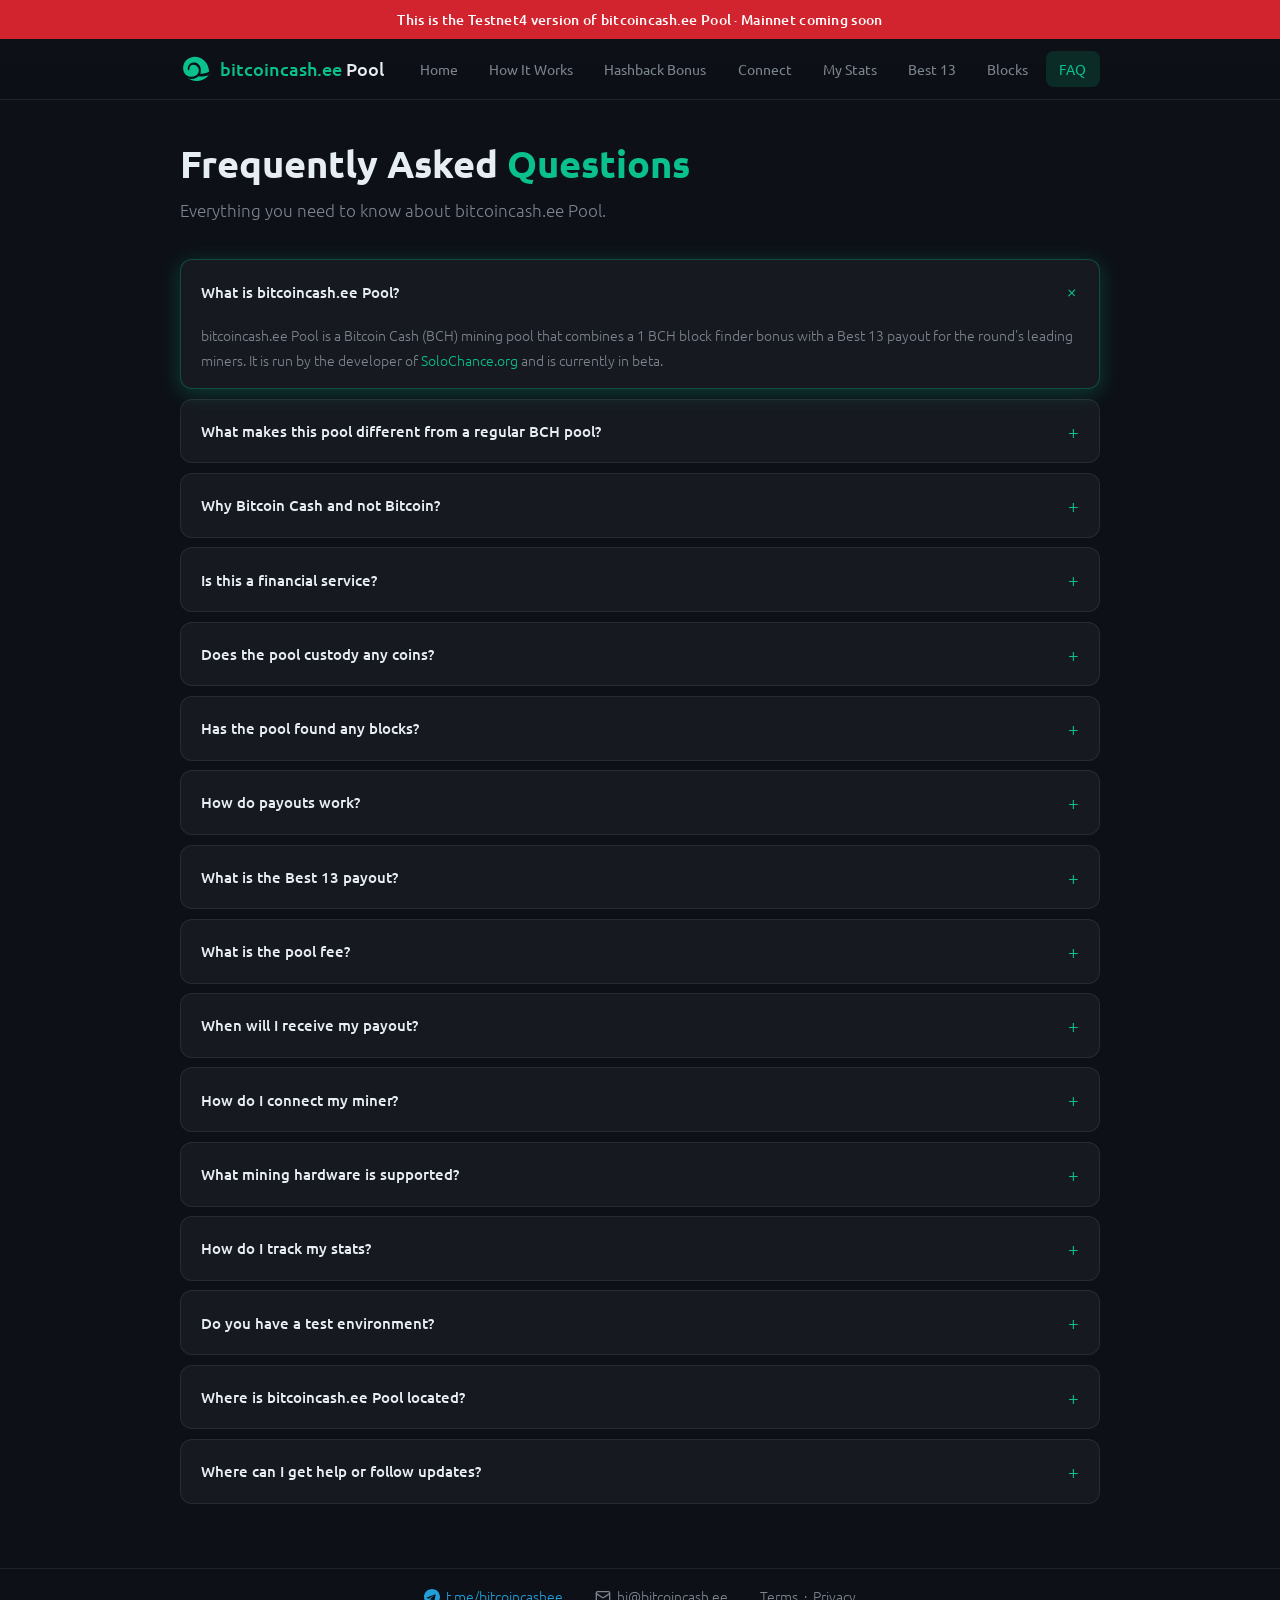
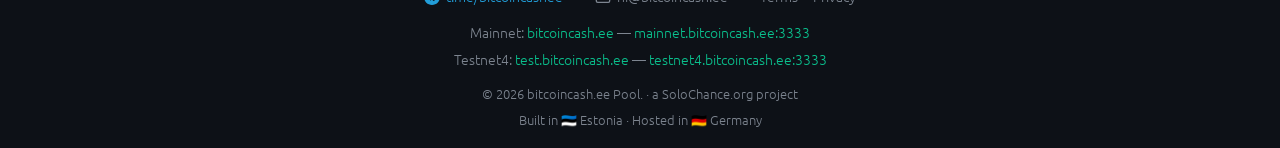
==== commit 2e1771d3: "Add Hashback Bonus page, fix header overflow into testnet banner New hashback-bonus.html explains th" ====
--- a/faq.html
+++ b/faq.html
@@ -35,6 +35,7 @@
       <nav class="nav">
         <a href="/" class="nav-btn">Home</a>
         <a href="/how-it-works.html" class="nav-btn">How It Works</a>
+        <a href="/hashback-bonus.html" class="nav-btn">Hashback Bonus</a>
         <a href="/#connect" class="nav-btn">Connect</a>
         <a href="/#mystats" class="nav-btn">My Stats</a>
         <a href="/#bestshares" class="nav-btn">Best 13</a>
--- a/style.css
+++ b/style.css
@@ -90,7 +90,7 @@
   display: flex;
   align-items: center;
   justify-content: space-between;
-  height: 60px;
+  min-height: 60px;
   gap: 1rem;
 }
 
@@ -350,6 +350,12 @@
   color: var(--muted);
   font-size: .9rem;
 }
+
+.info-desc a {
+  color: var(--accent);
+  text-decoration: none;
+}
+.info-desc a:hover { text-decoration: underline; }
 
 
 .payout-order {
@@ -1241,6 +1247,15 @@
 #bs-payouts-table tbody td {
   transition: background .15s;
 }
+
+/* Medal-tinted rows for the round's top 3 — takes precedence over the
+   .col-bs/.col-payout column tints (same #bs-payouts-table specificity,
+   declared later), but still yields to the hover state below (equal
+   specificity, hover declared later still). */
+#bs-payouts-table tbody tr.bs-rank-1 td { background: rgba(255, 215, 0, 0.09); }
+#bs-payouts-table tbody tr.bs-rank-2 td { background: rgba(192, 192, 192, 0.09); }
+#bs-payouts-table tbody tr.bs-rank-3 td { background: rgba(205, 127, 50, 0.09); }
+
 #bs-payouts-table tbody tr:hover td {
   background: rgba(255, 255, 255, 0.04);
 }
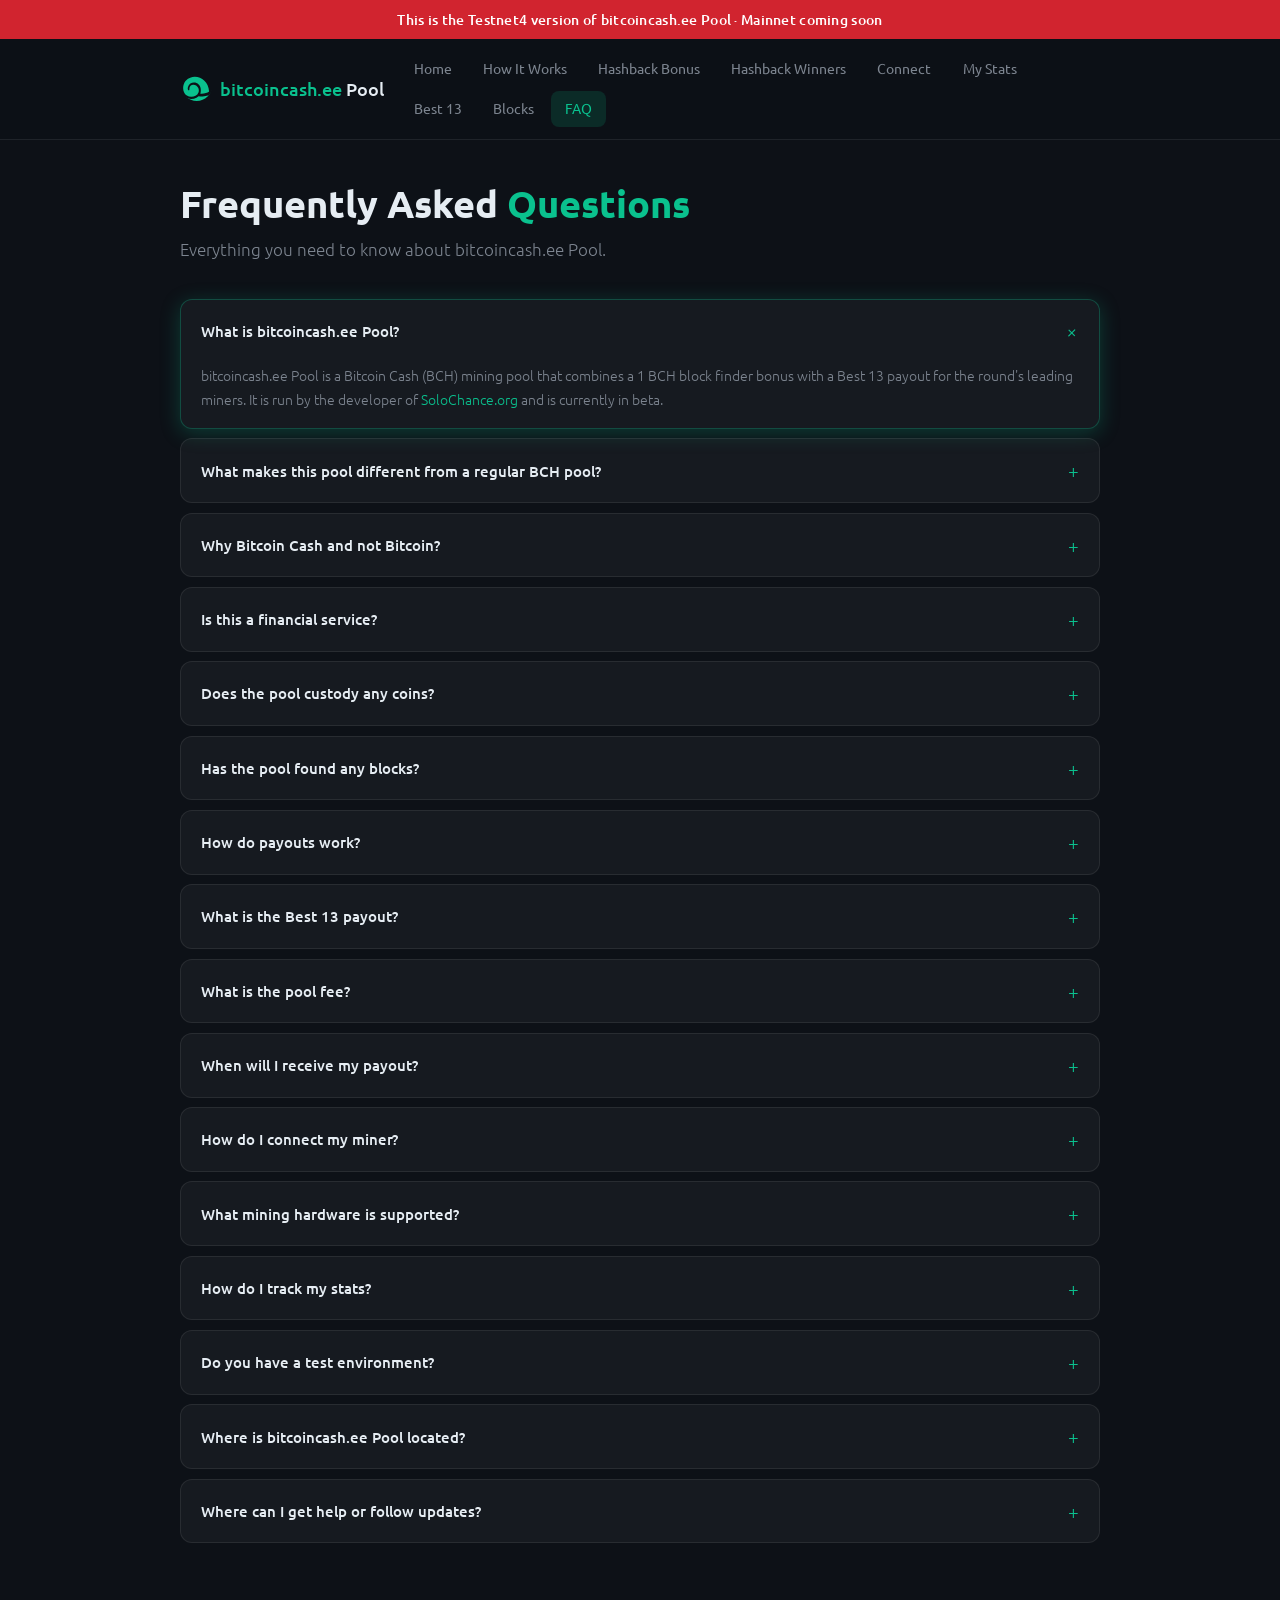
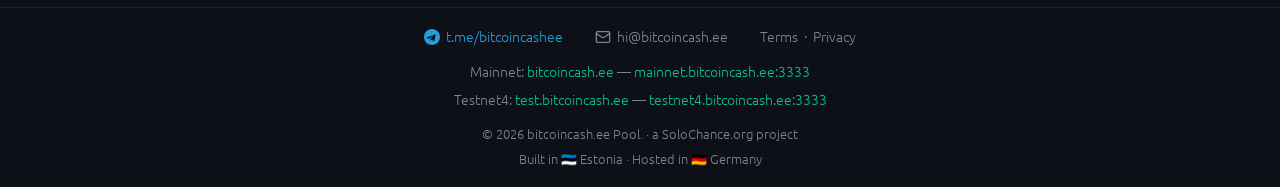
==== commit 40564aab: "Add Hashback Winners page with sortable, live mainnet history table New hashback-winners.html fetche" ====
--- a/faq.html
+++ b/faq.html
@@ -36,6 +36,7 @@
         <a href="/" class="nav-btn">Home</a>
         <a href="/how-it-works.html" class="nav-btn">How It Works</a>
         <a href="/hashback-bonus.html" class="nav-btn">Hashback Bonus</a>
+        <a href="/hashback-winners.html" class="nav-btn">Hashback Winners</a>
         <a href="/#connect" class="nav-btn">Connect</a>
         <a href="/#mystats" class="nav-btn">My Stats</a>
         <a href="/#bestshares" class="nav-btn">Best 13</a>
--- a/style.css
+++ b/style.css
@@ -91,6 +91,8 @@
   align-items: center;
   justify-content: space-between;
   min-height: 60px;
+  padding-top: .75rem;
+  padding-bottom: .75rem;
   gap: 1rem;
 }
 
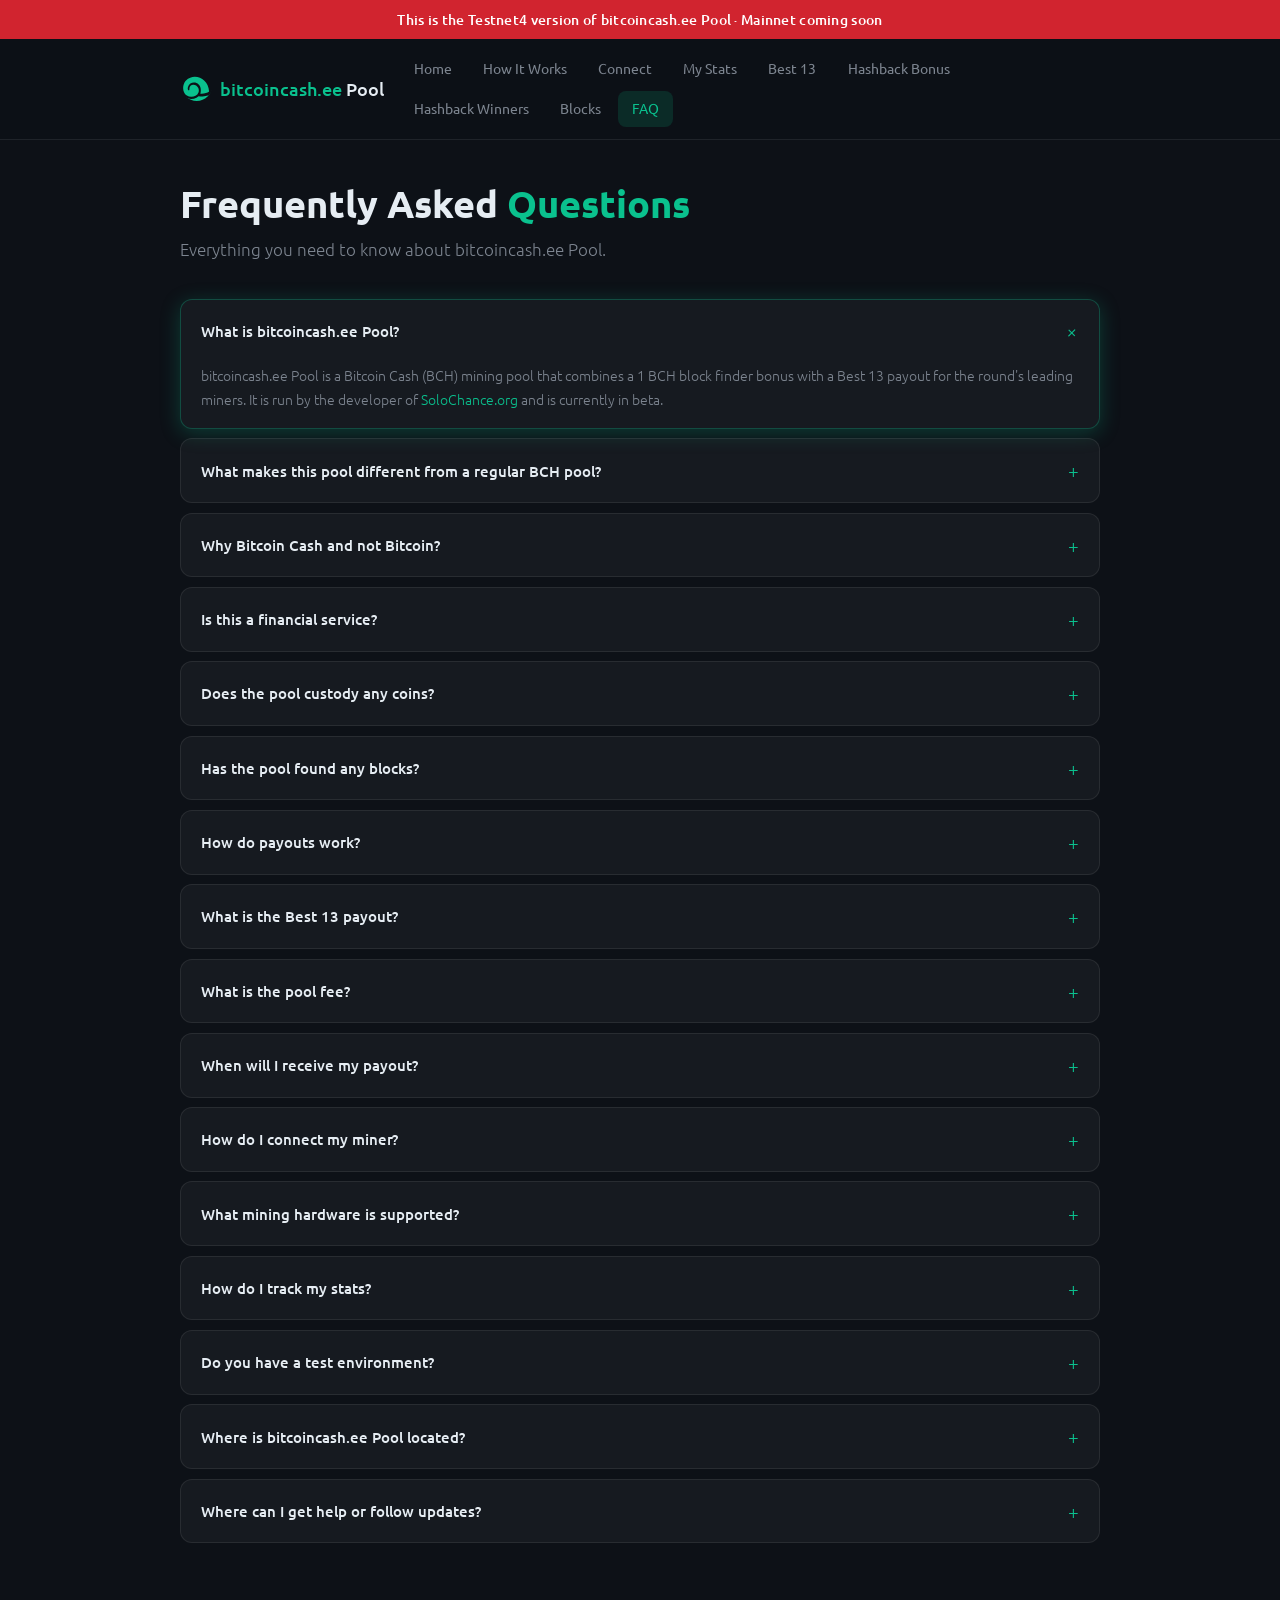
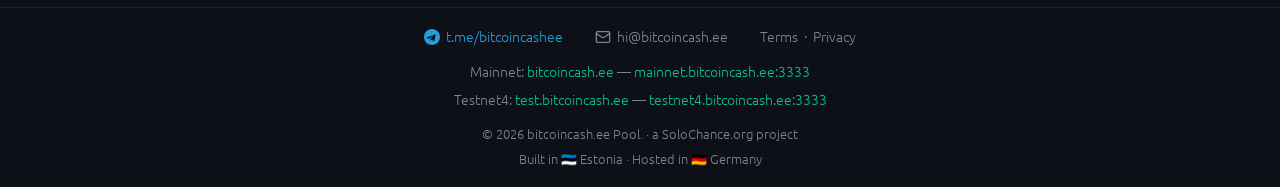
==== commit fd7d6ff4: "Reorder nav to Home, How It Works, Connect, My Stats, Best 13, Hashback Bonus, Hashback Winners, Blo" ====
--- a/faq.html
+++ b/faq.html
@@ -35,11 +35,11 @@
       <nav class="nav">
         <a href="/" class="nav-btn">Home</a>
         <a href="/how-it-works.html" class="nav-btn">How It Works</a>
-        <a href="/hashback-bonus.html" class="nav-btn">Hashback Bonus</a>
-        <a href="/hashback-winners.html" class="nav-btn">Hashback Winners</a>
         <a href="/#connect" class="nav-btn">Connect</a>
         <a href="/#mystats" class="nav-btn">My Stats</a>
         <a href="/#bestshares" class="nav-btn">Best 13</a>
+        <a href="/hashback-bonus.html" class="nav-btn">Hashback Bonus</a>
+        <a href="/hashback-winners.html" class="nav-btn">Hashback Winners</a>
         <a href="/#blocks" class="nav-btn">Blocks</a>
         <a href="/faq.html" class="nav-btn active">FAQ</a>
       </nav>
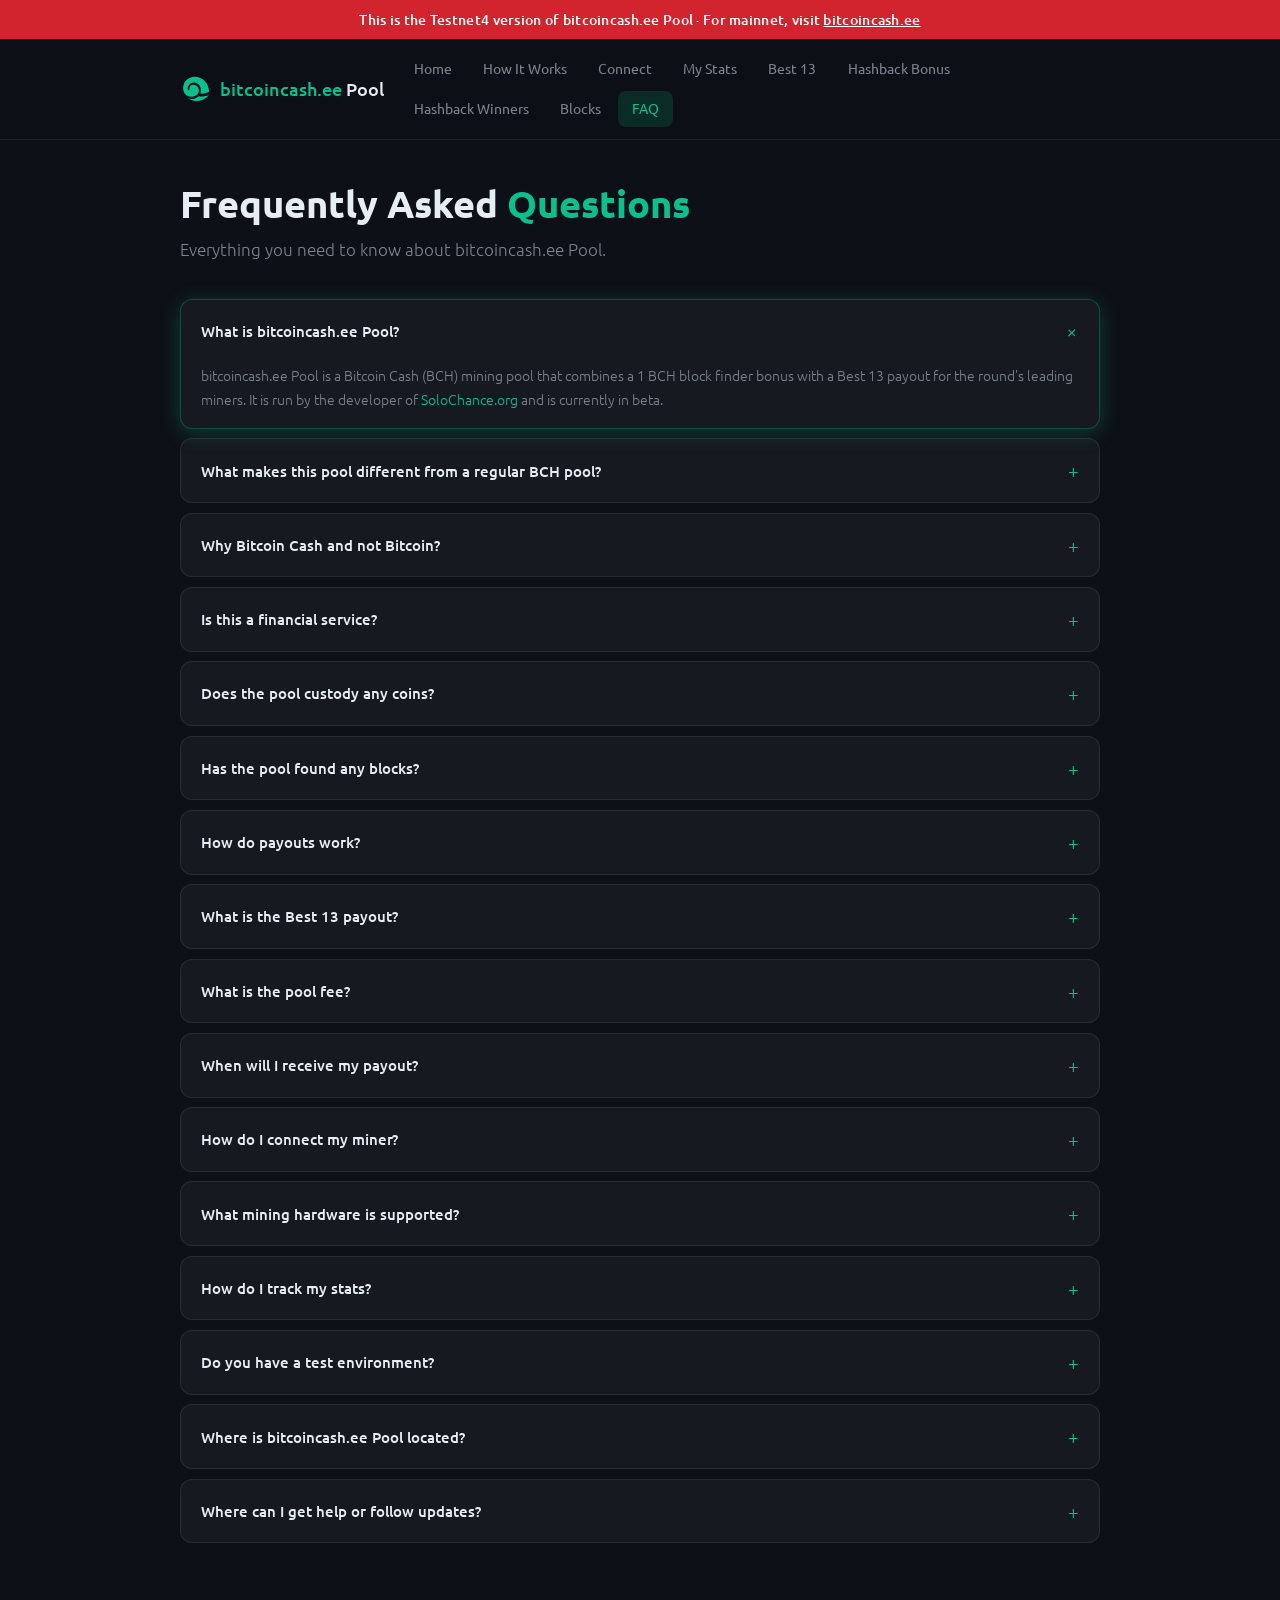
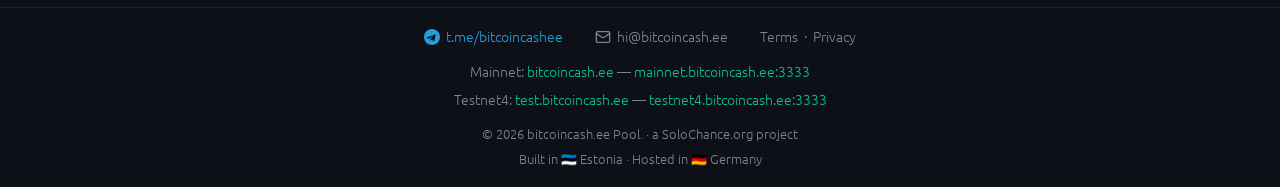
==== commit 236abb10: "Noindex the testnet site now that mainnet is live, update banner text Mainnet (bitcoincash.ee) alrea" ====
--- a/faq.html
+++ b/faq.html
@@ -5,6 +5,7 @@
   <meta name="viewport" content="width=device-width, initial-scale=1.0" />
   <title>FAQ — bitcoincash.ee Pool | Bitcoin Cash Mining Pool</title>
   <meta name="description" content="Frequently asked questions about bitcoincash.ee Pool — how payouts work, fees, hardware, the Best 13 payout, and how to connect your miner." />
+  <meta name="robots" content="noindex, follow" />
   <meta property="og:title" content="FAQ — bitcoincash.ee Pool" />
   <meta property="og:description" content="Everything you need to know about bitcoincash.ee Pool — payouts, fees, hardware support, and how to get started mining Bitcoin Cash." />
   <meta property="og:url" content="https://test.bitcoincash.ee/faq.html" />
@@ -24,7 +25,7 @@
 </head>
 <body>
 <div class="site-topbar">
-  <div class="testnet-banner" role="alert">This is the Testnet4 version of bitcoincash.ee Pool &middot; Mainnet coming soon</div>
+  <div class="testnet-banner" role="alert">This is the Testnet4 version of bitcoincash.ee Pool &middot; For mainnet, visit <a href="https://bitcoincash.ee" target="_blank" rel="noopener">bitcoincash.ee</a></div>
 
   <header class="header">
     <div class="container header-inner">
--- a/style.css
+++ b/style.css
@@ -1258,6 +1258,11 @@
 #bs-payouts-table tbody tr.bs-rank-2 td { background: rgba(192, 192, 192, 0.09); }
 #bs-payouts-table tbody tr.bs-rank-3 td { background: rgba(205, 127, 50, 0.09); }
 
+/* The mainnet Hashback Bonus's current pick — takes precedence over the
+   medal tints above (same specificity, declared later), but still yields
+   to the hover state below. */
+#bs-payouts-table tbody tr.bs-hashback-winner td { background: rgba(240, 71, 71, 0.12); }
+
 #bs-payouts-table tbody tr:hover td {
   background: rgba(255, 255, 255, 0.04);
 }
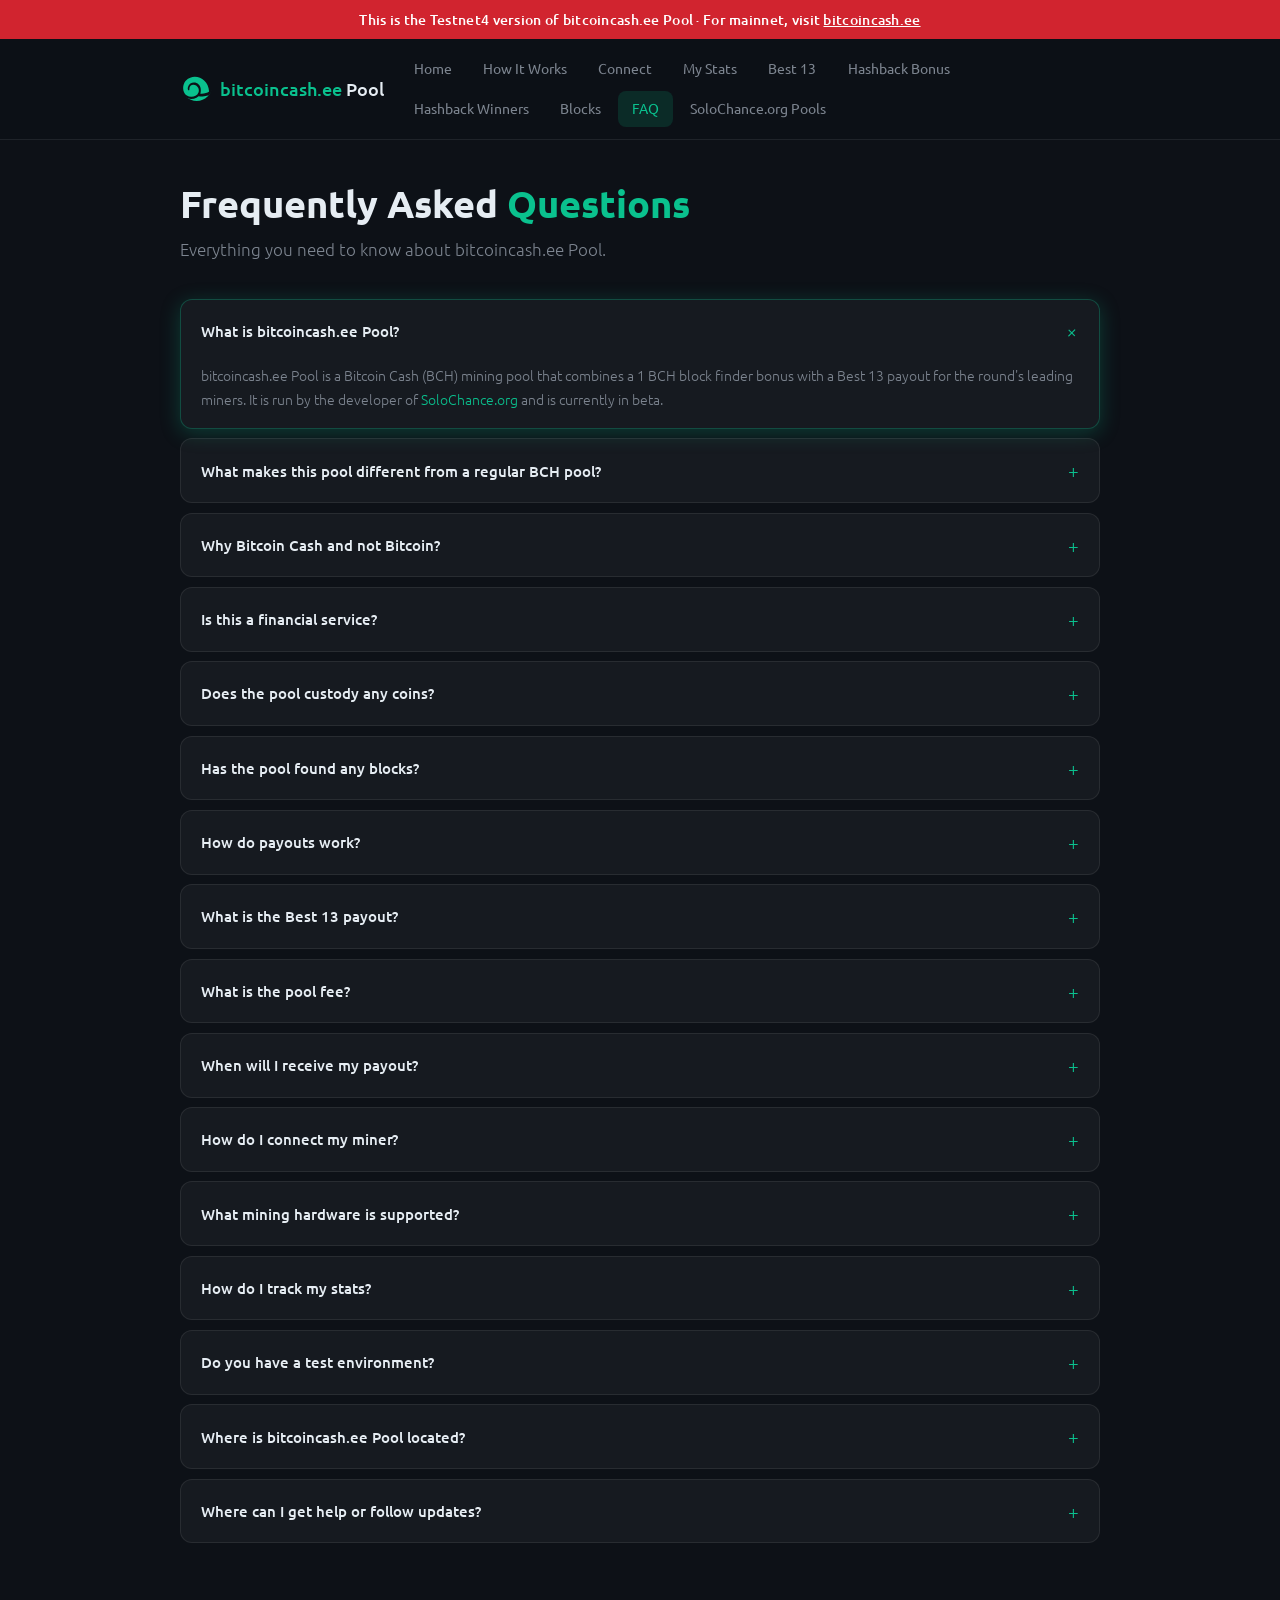
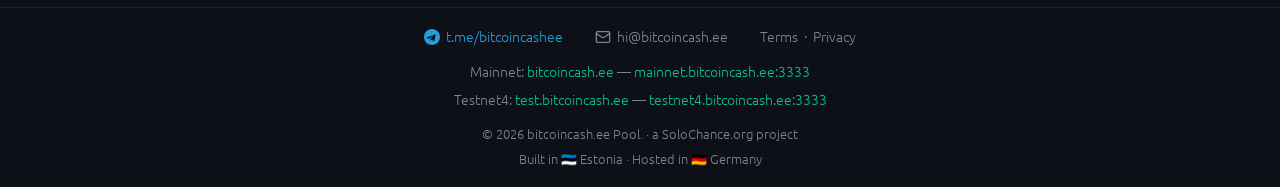
==== commit 94e545c4: "Add SoloChance.org Pools page describing bch.ee, solo100.org, and bitcoincash.ee Fixes bch-logo.png'" ====
--- a/faq.html
+++ b/faq.html
@@ -43,6 +43,7 @@
         <a href="/hashback-winners.html" class="nav-btn">Hashback Winners</a>
         <a href="/#blocks" class="nav-btn">Blocks</a>
         <a href="/faq.html" class="nav-btn active">FAQ</a>
+        <a href="/solochance-pools.html" class="nav-btn">SoloChance.org Pools</a>
       </nav>
     </div>
   </header>
--- a/style.css
+++ b/style.css
@@ -358,6 +358,50 @@
   text-decoration: none;
 }
 .info-desc a:hover { text-decoration: underline; }
+
+.inspiration-box {
+  background: rgba(79, 70, 229, 0.12);
+  border: 1px solid rgba(79, 70, 229, 0.25);
+  border-radius: var(--radius-sm);
+  padding: .65rem .85rem;
+  margin-bottom: .85rem;
+}
+
+.inspiration-box .stat-label {
+  color: #a5a0f5;
+  margin-bottom: .3rem;
+}
+
+.inspiration-box p {
+  margin: 0;
+  font-size: .85rem;
+  color: var(--muted);
+}
+
+.first-block-box {
+  background: var(--accent-dim);
+  border: 1px solid rgba(10, 193, 142, 0.25);
+  border-radius: var(--radius-sm);
+  padding: .65rem .85rem;
+  margin-bottom: .85rem;
+}
+
+.first-block-box .stat-label {
+  color: var(--accent);
+  margin-bottom: .3rem;
+}
+
+.first-block-box p {
+  margin: 0;
+  font-size: .85rem;
+  color: var(--muted);
+}
+
+.first-block-box a {
+  color: var(--accent);
+  text-decoration: none;
+}
+.first-block-box a:hover { text-decoration: underline; }
 
 
 .payout-order {
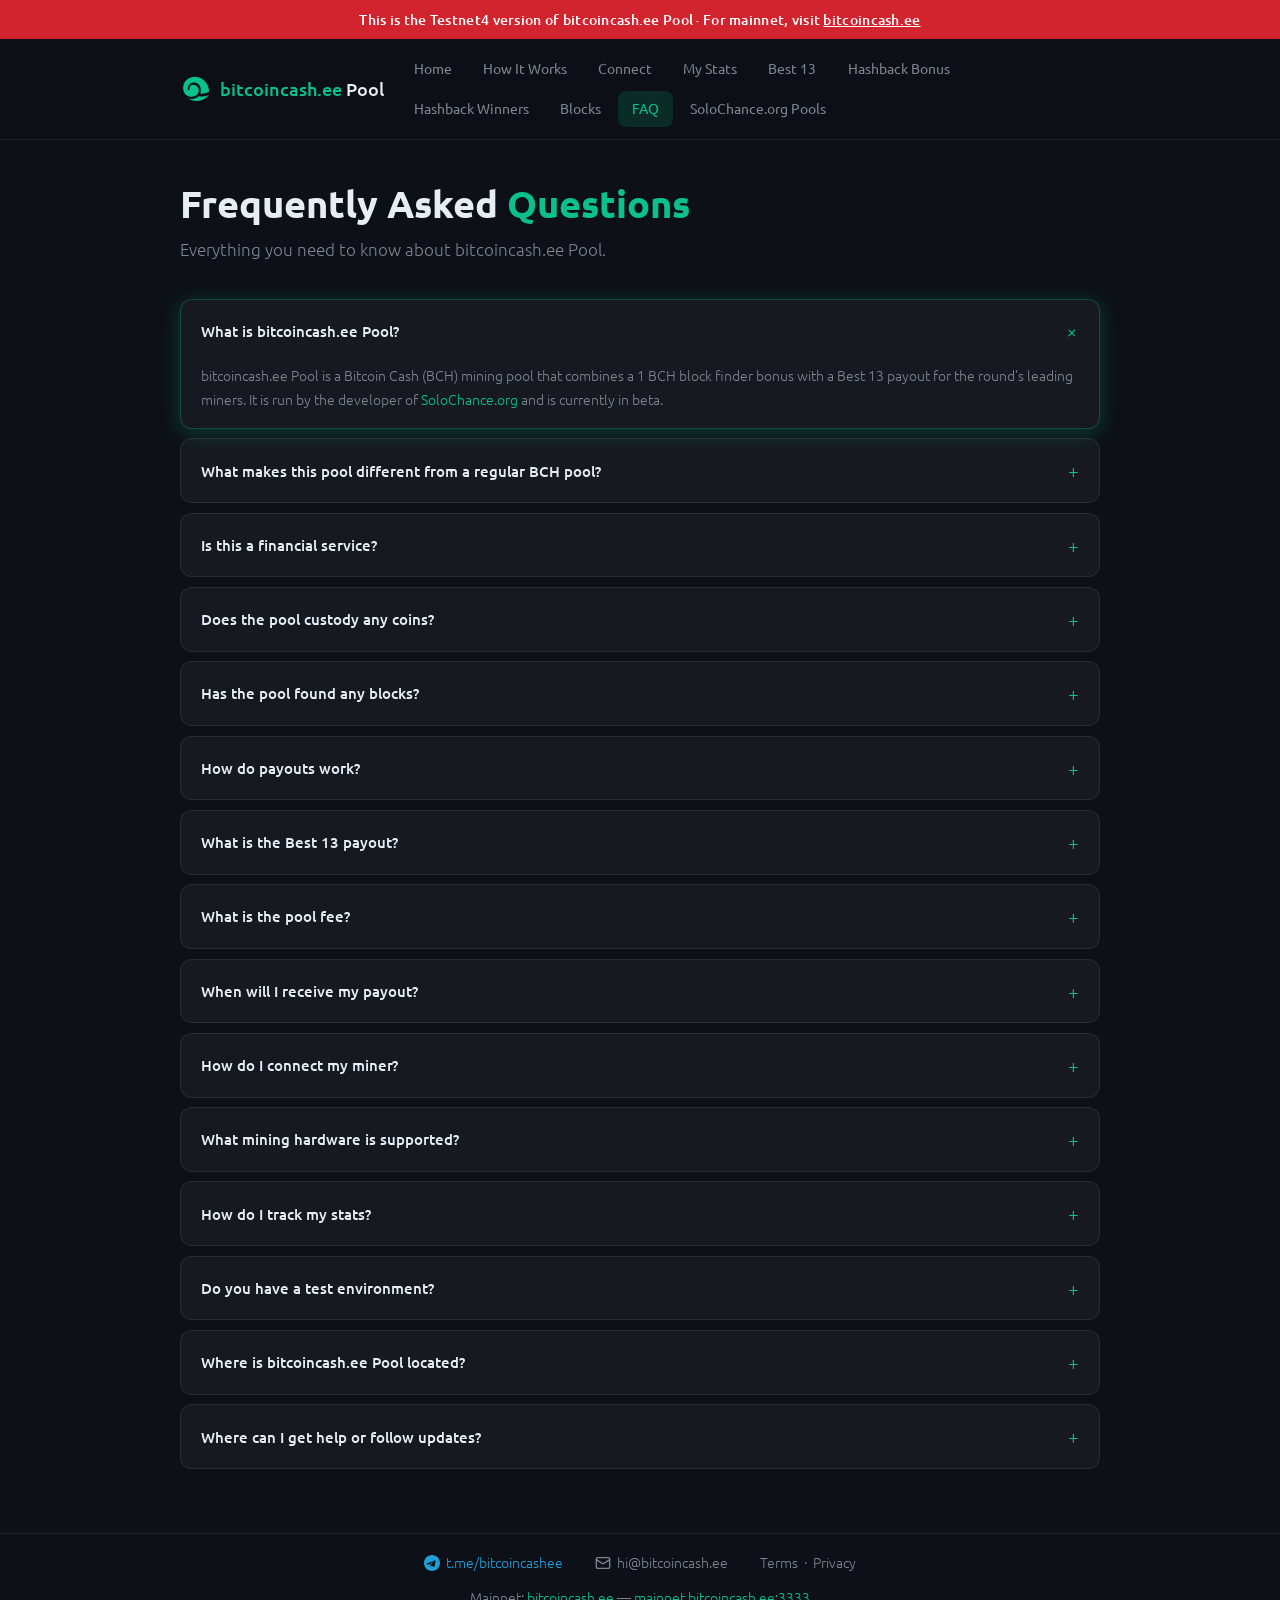
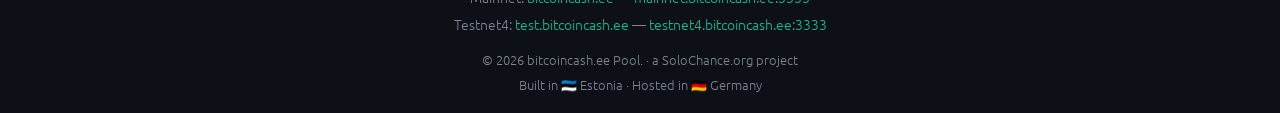
==== commit 37dfafc9: "Remove the "Why Bitcoin Cash and not Bitcoin?" FAQ entry" ====
--- a/faq.html
+++ b/faq.html
@@ -70,11 +70,6 @@
       </details>
 
       <details class="faq-item">
-        <summary>Why Bitcoin Cash and not Bitcoin?</summary>
-        <p>From the beginning of <a href="https://solochance.org" target="_blank" rel="noopener">SoloChance.org</a>, the goal has always been to serve what is underserved — to find the gap the community hasn't filled yet. When SoloChance.org was being built, <a href="https://solochance.com" target="_blank" rel="noopener">SoloChance.com</a> had already been serving Bitcoin solo mining calculations for years. So the gap was Bitcoin Cash, and that's where SoloChance.org went.</p>
-      </details>
-
-      <details class="faq-item">
         <summary>Is this a financial service?</summary>
         <p>No — bitcoincash.ee Pool is mining pool software and a coinbase distribution service, not a financial service in any way. It does not accept deposits, hold balances, or manage funds on anyone's behalf. Both the finder bonus and each round's Best 13 payouts are placed directly as outputs in the block's own coinbase transaction by the pool software the moment a block is found — the pool itself is never a party to that transfer.</p>
       </details>
@@ -201,14 +196,6 @@
       },
       {
         "@type": "Question",
-        "name": "Why Bitcoin Cash and not Bitcoin?",
-        "acceptedAnswer": {
-          "@type": "Answer",
-          "text": "From the beginning of SoloChance.org, the goal has always been to serve what is underserved \u2014 to find the gap the community hasn't filled yet. When SoloChance.org was being built, SoloChance.com had already been serving Bitcoin solo mining calculations for years. So the gap was Bitcoin Cash, and that's where SoloChance.org went."
-        }
-      },
-      {
-        "@type": "Question",
         "name": "Is this a financial service?",
         "acceptedAnswer": {
           "@type": "Answer",
